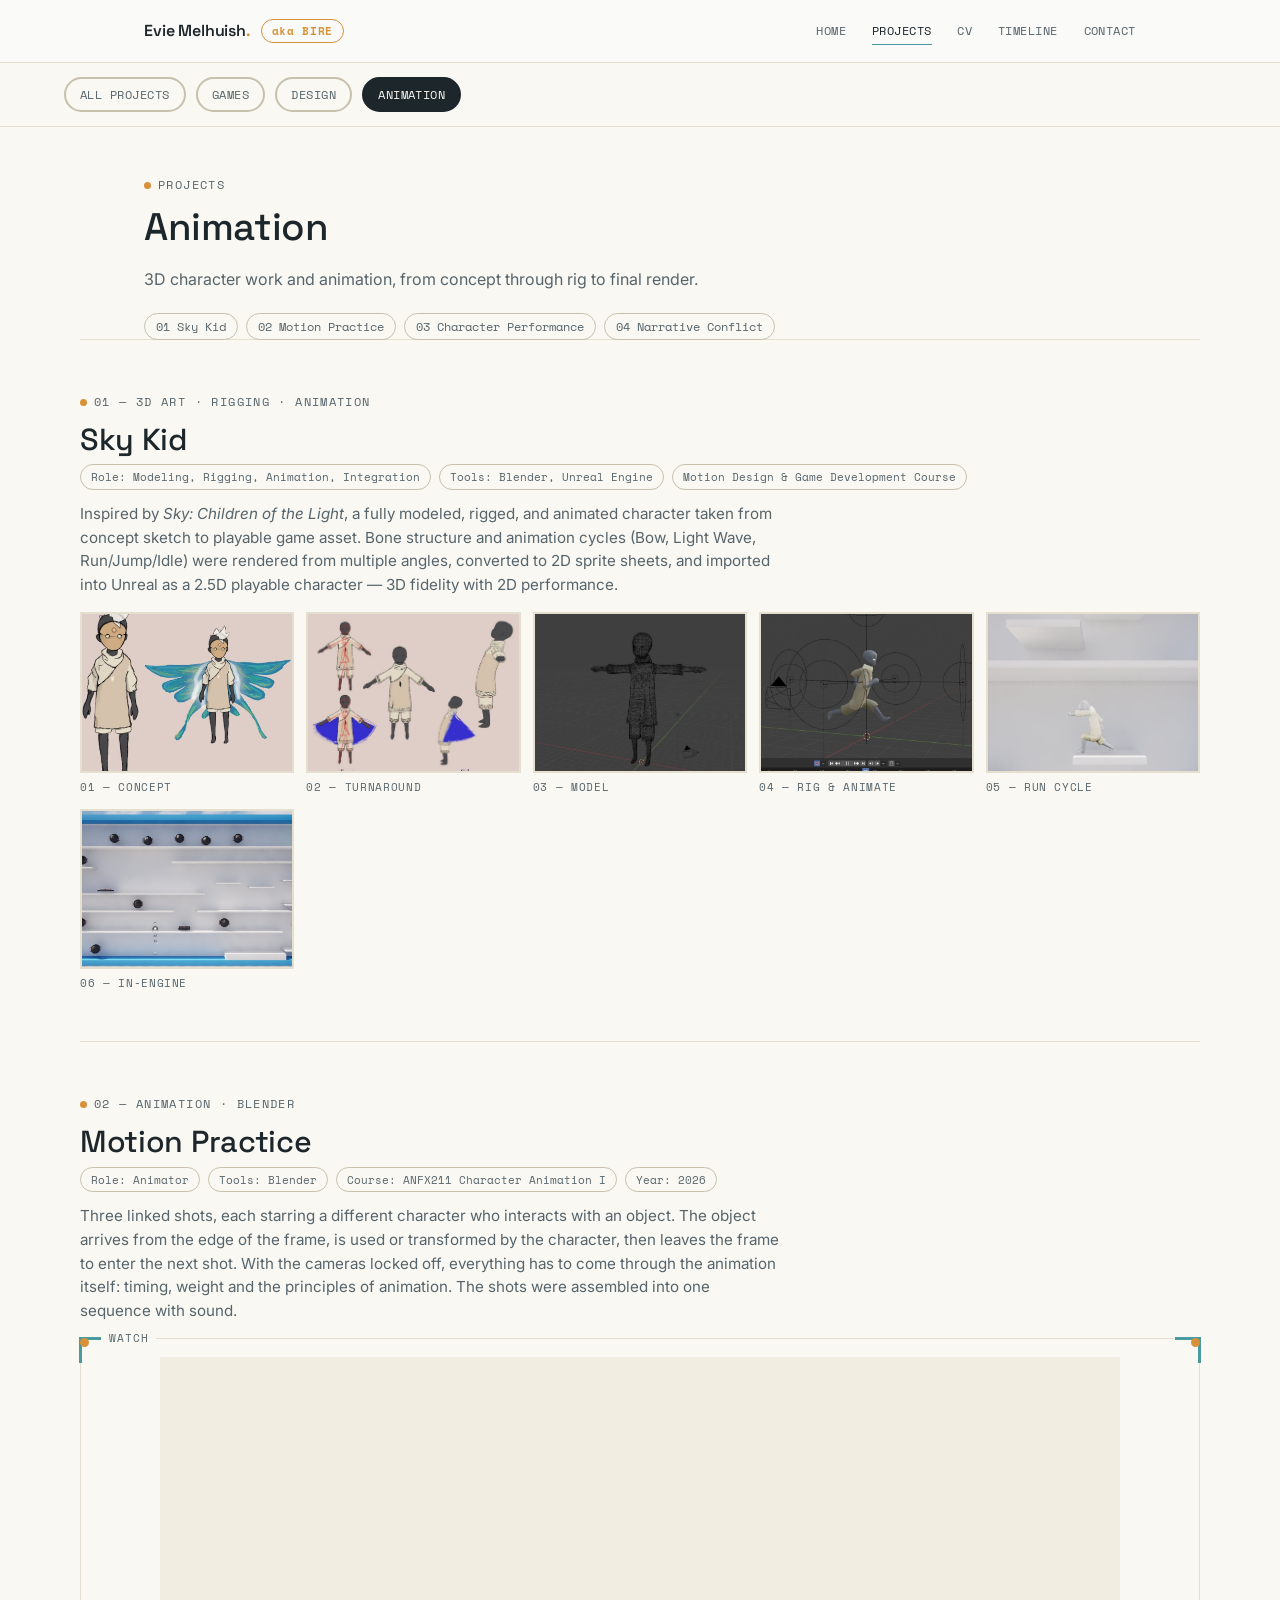
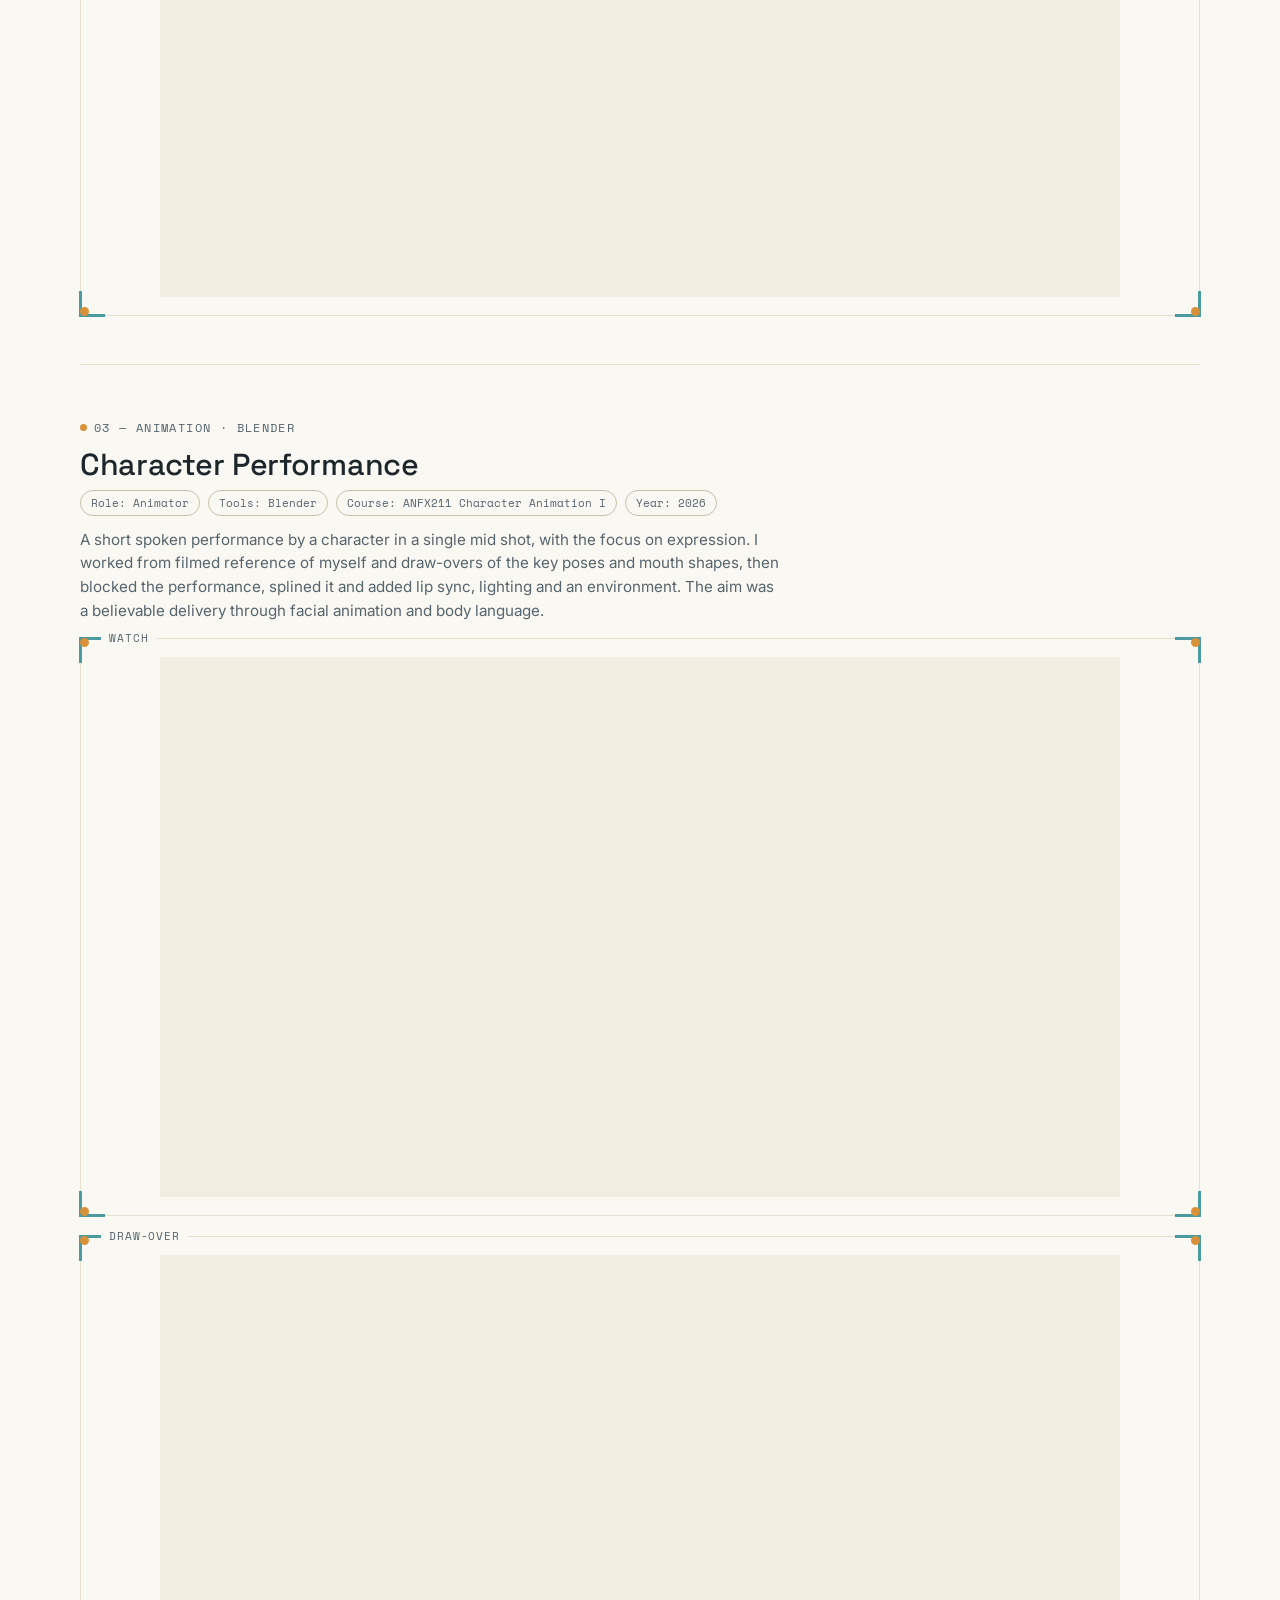
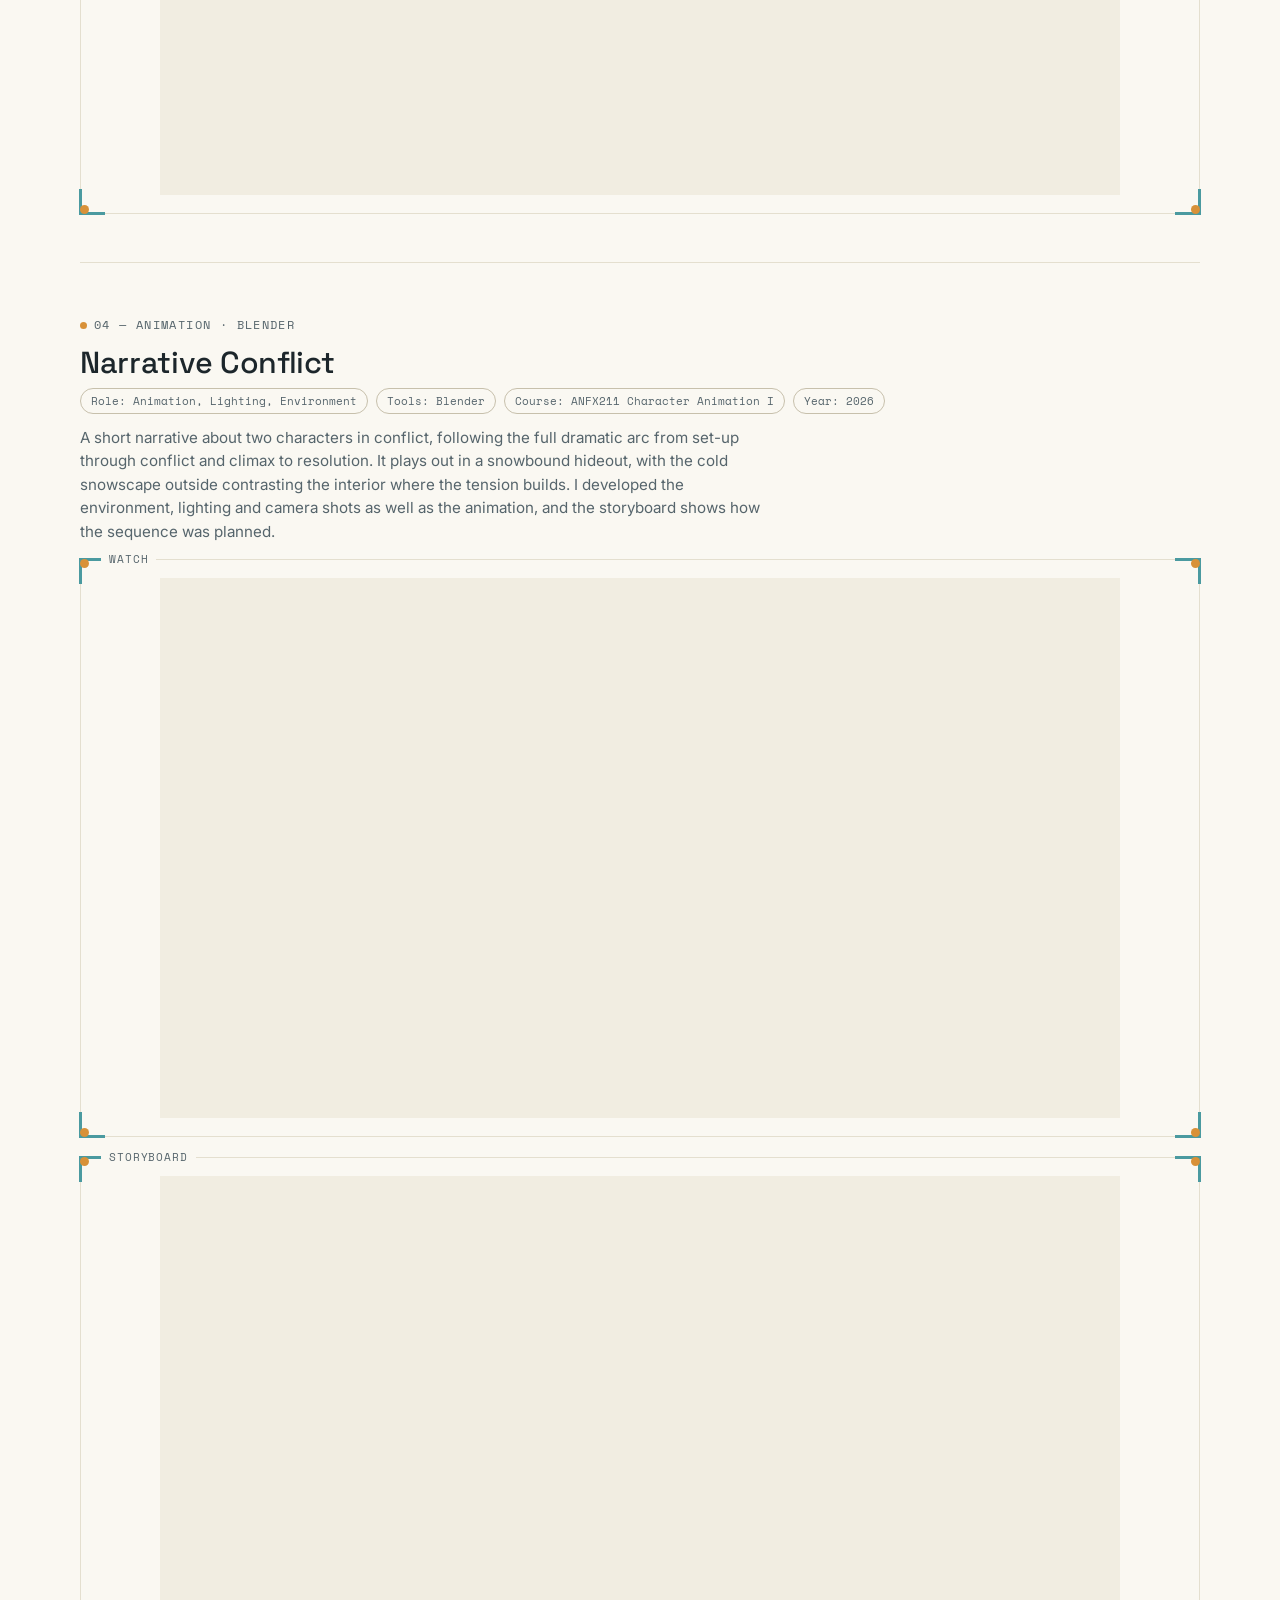
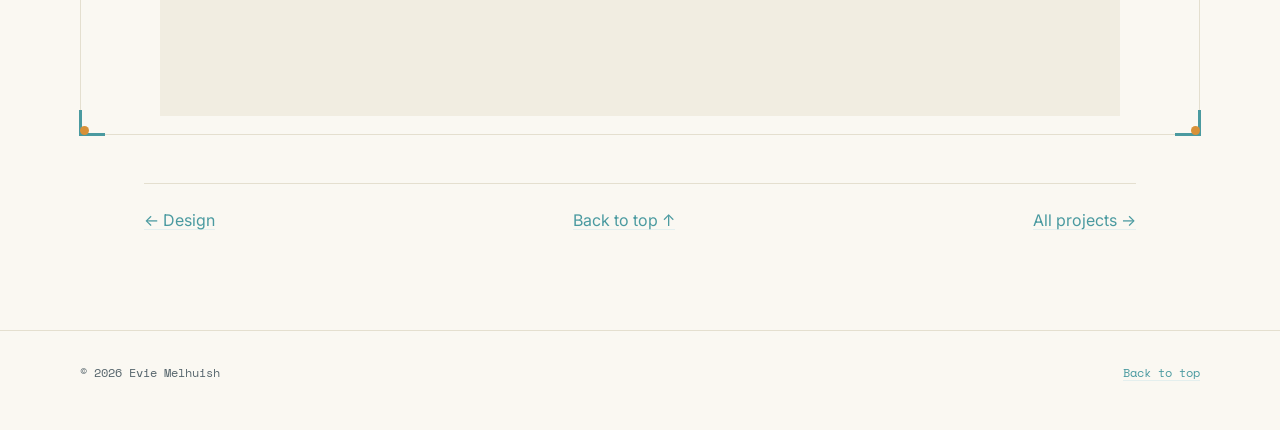
==== animation.html @ 24689fac "update" ====
<!DOCTYPE html>
<html lang="en">
<head>
<meta charset="UTF-8">
<meta name="viewport" content="width=device-width, initial-scale=1.0">
<title>Animation — Evie Melhuish</title>
<meta name="description" content="Animation projects by Evie Melhuish: Sky Kid, Motion Practice, Character Performance, Narrative Conflict.">
<link rel="preconnect" href="https://fonts.googleapis.com">
<link href="https://fonts.googleapis.com/css2?family=Space+Grotesk:wght@500;600;700&family=Inter:wght@400;500;600&family=Space+Mono:wght@400;700&display=swap" rel="stylesheet">
<link rel="stylesheet" href="css/style.css">
</head>
<body>

<header class="site-header">
  <nav class="nav">
    <a href="index.html" class="nav-name">Evie Melhuish<span class="dot">.</span><span class="nickname-badge">aka BIRE</span></a>
    <button class="nav-toggle" aria-expanded="false" aria-label="Toggle navigation">Menu</button>
    <ul class="nav-links">
      <li><a href="index.html">Home</a></li>
      <li><a href="projects.html" aria-current="page">Projects</a></li>
      <li><a href="cv.html">CV</a></li>
      <li><a href="timeline.html">Timeline</a></li>
      <li><a href="contact.html">Contact</a></li>
    </ul>
  </nav>
</header>

<nav class="jump-links" aria-label="Project sections">
  <a href="projects.html">All projects</a>
  <a href="games.html">Games</a>
  <a href="design.html">Design</a>
  <a href="animation.html" aria-current="page">Animation</a>
</nav>

<main>

  <section class="container" style="padding-top: clamp(28px,4vw,44px);">
    <p class="eyebrow">Projects</p>
    <h1 style="font-size:clamp(1.8rem,3.4vw,2.4rem);">Animation</h1>
    <p class="muted" style="max-width:60ch;">3D character work and animation, from concept through rig to final render.</p>
    <ul class="mini-index" aria-label="Projects in Animation">
      <li><a href="#sky-kid">01 Sky Kid</a></li>
      <li><a href="#motion-practice">02 Motion Practice</a></li>
      <li><a href="#character-performance">03 Character Performance</a></li>
      <li><a href="#narrative-conflict">04 Narrative Conflict</a></li>
    </ul>
  </section>

  <!-- ################################################################
       ANIMATION PROJECTS
       To add a project: copy a <section class="project-block"> below, change its id,
       and add a matching link in the pill list at the top of this page.
       ################################################################ -->

  <!-- =====================================================================
       SKY KID
       ===================================================================== -->
  <section id="sky-kid" class="project-block container">
    <p class="eyebrow">01 — 3D Art · Rigging · Animation</p>
    <h2>Sky Kid</h2>
    <div class="project-meta">
      <span>Role: Modeling, Rigging, Animation, Integration</span>
      <span>Tools: Blender, Unreal Engine</span>
      <span>Motion Design &amp; Game Development Course</span>
    </div>
    <p class="muted" style="max-width:70ch;">
      Inspired by <em>Sky: Children of the Light</em>, a fully modeled, rigged, and animated character taken from concept sketch to playable game asset. Bone structure and animation cycles (Bow, Light Wave, Run/Jump/Idle) were rendered from multiple angles, converted to 2D sprite sheets, and imported into Unreal as a 2.5D playable character — 3D fidelity with 2D performance.
    </p>

    <div class="still-grid" style="margin-top:16px;">
      <figure>
        <img src="assets/img/skykid-01-concept.jpg" alt="Sky Kid character concept art with front, back, and wing views" loading="lazy">
        <figcaption>01 — Concept</figcaption>
      </figure>
      <figure>
        <img src="assets/img/skykid-05-turnaround.jpg" alt="Sky Kid character turnaround sheet with cape" loading="lazy">
        <figcaption>02 — Turnaround</figcaption>
      </figure>
      <figure>
        <img src="assets/img/skykid-02-wireframe.jpg" alt="Sky Kid 3D wireframe model in Blender" loading="lazy">
        <figcaption>03 — Model</figcaption>
      </figure>
      <figure>
        <img src="assets/img/skykid-03-rig.jpg" alt="Sky Kid rigged character mid-animation pose in Blender" loading="lazy">
        <figcaption>04 — Rig &amp; Animate</figcaption>
      </figure>
      <figure>
        <img src="assets/img/skykid-06-run.jpg" alt="Sky Kid run cycle render" loading="lazy">
        <figcaption>05 — Run Cycle</figcaption>
      </figure>
      <figure>
        <img src="assets/img/skykid-04-gameplay.jpg" alt="Sky Kid playable 2.5D level in Unreal Engine" loading="lazy">
        <figcaption>06 — In-Engine</figcaption>
      </figure>
    </div>
  </section>

  <!-- =====================================================================
       MOTION PRACTICE
       ===================================================================== -->
  <section id="motion-practice" class="project-block container">
    <p class="eyebrow">02 — Animation · Blender</p>
    <h2>Motion Practice</h2>
    <div class="project-meta">
      <span>Role: Animator</span>
      <span>Tools: Blender</span>
      <span>Course: ANFX211 Character Animation I</span>
      <span>Year: 2026</span>
    </div>
    <!-- TODO: confirm the description. -->
    <p class="muted" style="max-width:70ch;">
      Three linked shots, each starring a different character who interacts with an object. The object arrives from the edge of the frame, is used or transformed by the character, then leaves the frame to enter the next shot. With the cameras locked off, everything has to come through the animation itself: timing, weight and the principles of animation. The shots were assembled into one sequence with sound.
    </p>

    <div class="frame" style="margin-top:16px;">
      <span class="fr fr-tl"></span><span class="fr fr-tr"></span>
      <span class="fr fr-bl"></span><span class="fr fr-br"></span>
      <span class="frame-label">Watch</span>
      <div class="embed-wrap">
        <!-- YouTube. Change the video ID in the iframe below to swap videos. -->
        <iframe src="https://www.youtube.com/embed/dM31pDmcYRg" title="Motion Practice" allow="accelerometer; autoplay; clipboard-write; encrypted-media; gyroscope; picture-in-picture; web-share" allowfullscreen loading="lazy"></iframe>
      </div>
    </div>

    <!-- IMAGES: add files to assets/img/ and uncomment this block.
    <div class="still-grid">
      <figure>
        <img src="assets/img/motion-practice-01.jpg" alt="Motion Practice — image 1" loading="lazy">
        <figcaption>Caption</figcaption>
      </figure>
      <figure>
        <img src="assets/img/motion-practice-02.jpg" alt="Motion Practice — image 2" loading="lazy">
        <figcaption>Caption</figcaption>
      </figure>
    </div>
    -->
  </section>

  <!-- =====================================================================
       CHARACTER PERFORMANCE
       ===================================================================== -->
  <section id="character-performance" class="project-block container">
    <p class="eyebrow">03 — Animation · Blender</p>
    <h2>Character Performance</h2>
    <div class="project-meta">
      <span>Role: Animator</span>
      <span>Tools: Blender</span>
      <span>Course: ANFX211 Character Animation I</span>
      <span>Year: 2026</span>
    </div>
    <!-- TODO: confirm the description. -->
    <p class="muted" style="max-width:70ch;">
      A short spoken performance by a character in a single mid shot, with the focus on expression. I worked from filmed reference of myself and draw-overs of the key poses and mouth shapes, then blocked the performance, splined it and added lip sync, lighting and an environment. The aim was a believable delivery through facial animation and body language.
    </p>

    <div class="frame" style="margin-top:16px;">
      <span class="fr fr-tl"></span><span class="fr fr-tr"></span>
      <span class="fr fr-bl"></span><span class="fr fr-br"></span>
      <span class="frame-label">Watch</span>
      <div class="embed-wrap">
        <!-- YouTube. Change the video ID in the iframe below to swap videos. -->
        <iframe src="https://www.youtube.com/embed/cA6AaVz0COw" title="Character Performance" allow="accelerometer; autoplay; clipboard-write; encrypted-media; gyroscope; picture-in-picture; web-share" allowfullscreen loading="lazy"></iframe>
      </div>
    </div>

    <div class="frame" style="margin-top:20px;">
      <span class="fr fr-tl"></span><span class="fr fr-tr"></span>
      <span class="fr fr-bl"></span><span class="fr fr-br"></span>
      <span class="frame-label">Draw-over</span>
      <div class="embed-wrap">
        <!-- YouTube. Change the video ID to swap. -->
        <iframe src="https://www.youtube.com/embed/itR-kiinNmY" title="Character Performance — draw-over" allow="accelerometer; autoplay; clipboard-write; encrypted-media; gyroscope; picture-in-picture; web-share" allowfullscreen loading="lazy"></iframe>
      </div>
    </div>

    <!-- IMAGES: add files to assets/img/ and uncomment this block.
    <div class="still-grid">
      <figure>
        <img src="assets/img/character-performance-01.jpg" alt="Character Performance — image 1" loading="lazy">
        <figcaption>Caption</figcaption>
      </figure>
      <figure>
        <img src="assets/img/character-performance-02.jpg" alt="Character Performance — image 2" loading="lazy">
        <figcaption>Caption</figcaption>
      </figure>
    </div>
    -->
  </section>

  <!-- =====================================================================
       NARRATIVE CONFLICT
       ===================================================================== -->
  <section id="narrative-conflict" class="project-block container">
    <p class="eyebrow">04 — Animation · Blender</p>
    <h2>Narrative Conflict</h2>
    <div class="project-meta">
      <span>Role: Animation, Lighting, Environment</span>
      <span>Tools: Blender</span>
      <span>Course: ANFX211 Character Animation I</span>
      <span>Year: 2026</span>
    </div>
    <!-- TODO: confirm the story summary (Einar and the robot?). -->
    <p class="muted" style="max-width:70ch;">
      A short narrative about two characters in conflict, following the full dramatic arc from set-up through conflict and climax to resolution. It plays out in a snowbound hideout, with the cold snowscape outside contrasting the interior where the tension builds. I developed the environment, lighting and camera shots as well as the animation, and the storyboard shows how the sequence was planned.
    </p>

    <div class="frame" style="margin-top:16px;">
      <span class="fr fr-tl"></span><span class="fr fr-tr"></span>
      <span class="fr fr-bl"></span><span class="fr fr-br"></span>
      <span class="frame-label">Watch</span>
      <div class="embed-wrap">
        <!-- YouTube. Change the video ID in the iframe below to swap videos. -->
        <iframe src="https://www.youtube.com/embed/48AswWVAC08" title="Narrative Conflict" allow="accelerometer; autoplay; clipboard-write; encrypted-media; gyroscope; picture-in-picture; web-share" allowfullscreen loading="lazy"></iframe>
      </div>
    </div>

    <div class="frame" style="margin-top:20px;">
      <span class="fr fr-tl"></span><span class="fr fr-tr"></span>
      <span class="fr fr-bl"></span><span class="fr fr-br"></span>
      <span class="frame-label">Storyboard</span>
      <div class="embed-wrap">
        <!-- YouTube. Change the video ID to swap. -->
        <iframe src="https://www.youtube.com/embed/rc3ydKoxX7c" title="Narrative Conflict — storyboard" allow="accelerometer; autoplay; clipboard-write; encrypted-media; gyroscope; picture-in-picture; web-share" allowfullscreen loading="lazy"></iframe>
      </div>
    </div>

    <!-- IMAGES: add files to assets/img/ and uncomment this block.
    <div class="still-grid">
      <figure>
        <img src="assets/img/narrative-conflict-01.jpg" alt="Narrative Conflict — image 1" loading="lazy">
        <figcaption>Caption</figcaption>
      </figure>
      <figure>
        <img src="assets/img/narrative-conflict-02.jpg" alt="Narrative Conflict — image 2" loading="lazy">
        <figcaption>Caption</figcaption>
      </figure>
    </div>
    -->
  </section>

  <div class="container">
    <div class="page-nav">
      <a href="design.html" class="text-link">← Design</a>
      <a href="#" class="text-link">Back to top ↑</a>
      <a href="projects.html" class="text-link">All projects →</a>
    </div>
  </div>

</main>

<footer class="site-footer">
  <div class="container">
    <span>© 2026 Evie Melhuish</span>
    <span><a href="index.html" class="text-link">Back to top</a></span>
  </div>
</footer>

<script src="js/main.js"></script>
</body>
</html>
---- css/style.css ----
/* ==========================================================================
   DESIGN TOKENS
   Palette: cool off-white ground, near-black ink, one indigo "select" accent
   (a nod to editor/engine selection-outline blue, kept sparing).
   Type: Space Grotesk (display, technical/geometric) + Inter (body) +
   Space Mono (utility — dates, labels, coordinates).
   Signature element: the "frame" — four corner brackets, like a viewport /
   camera gate / selection reticle. Used to mark anything the visitor should
   treat as a "screen": the hero portrait, project embeds, CV blocks.
   ========================================================================== */

:root {
  /* Palette pulled from Evie's reference swatches: warm lamplight yellow and
     amber sitting above a run of cool teals into near-black navy — reads like
     a flashlight beam in the dark, which suits a horror/VR-leaning games
     portfolio without tipping the whole site into "dark mode". */
  --bg: #FAF8F2;
  --bg-alt: #F1EDE1;
  --ink: #1C262B;
  --ink-muted: #56656C;
  --ink-faint: #96A2A6;
  --accent: #4A9AA0;
  --accent-warm: #D89138;
  --accent-soft: #E4EFEE;
  --accent-warm-soft: #F7E7CE;
  --border: #E4DFCF;
  --border-strong: #C7C0AC;

  --font-display: 'Space Grotesk', 'Helvetica Neue', Arial, sans-serif;
  --font-body: 'Inter', 'Helvetica Neue', Arial, sans-serif;
  --font-mono: 'Space Mono', 'SFMono-Regular', Consolas, monospace;

  --max-width: 1120px;
  --gutter: clamp(20px, 5vw, 64px);
  --frame-pad: clamp(20px, 4vw, 40px);
}

@media (prefers-color-scheme: dark) {
  /* Intentionally not auto-switching — a single considered light theme
     is part of the "clean minimal" brief. Left as a hook if you want
     to add a dark mode later. */
}

* { box-sizing: border-box; }
html { scroll-behavior: smooth; }
@media (prefers-reduced-motion: reduce) {
  html { scroll-behavior: auto; }
  *, *::before, *::after { animation-duration: 0.001ms !important; transition-duration: 0.001ms !important; }
}

body {
  margin: 0;
  background: var(--bg);
  color: var(--ink);
  font-family: var(--font-body);
  font-size: 16px;
  line-height: 1.6;
  -webkit-font-smoothing: antialiased;
}

img { max-width: 100%; display: block; }
a { color: inherit; }

h1, h2, h3, h4 {
  font-family: var(--font-display);
  font-weight: 500;
  line-height: 1.1;
  margin: 0 0 0.5em;
  letter-spacing: -0.01em;
}

p { margin: 0 0 1em; color: var(--ink); }
.muted { color: var(--ink-muted); }

.eyebrow {
  font-family: var(--font-mono);
  font-size: 0.72rem;
  letter-spacing: 0.12em;
  text-transform: uppercase;
  color: var(--ink-muted);
  display: inline-flex;
  align-items: center;
  gap: 7px;
}
.eyebrow::before {
  content: '';
  width: 7px;
  height: 7px;
  border-radius: 50%;
  background: var(--accent-warm);
  flex-shrink: 0;
}

.container {
  max-width: var(--max-width);
  margin: 0 auto;
  padding: 0 var(--gutter);
}

/* ---------------------------------------------------------------------- */
/* NAVIGATION                                                              */
/* ---------------------------------------------------------------------- */

.site-header {
  position: sticky;
  top: 0;
  z-index: 50;
  background: rgba(250, 250, 249, 0.9);
  backdrop-filter: blur(6px);
  border-bottom: 1px solid var(--border);
}

.nav {
  max-width: var(--max-width);
  margin: 0 auto;
  padding: 18px var(--gutter);
  display: flex;
  align-items: center;
  justify-content: space-between;
}

.nav-name {
  font-family: var(--font-display);
  font-size: 1rem;
  font-weight: 600;
  text-decoration: none;
  letter-spacing: -0.01em;
}

.nav-name .dot { color: var(--accent-warm); }

.nickname-badge {
  font-family: var(--font-mono);
  font-size: 0.68rem;
  letter-spacing: 0.06em;
  color: var(--accent-warm);
  border: 1.5px solid var(--accent-warm);
  border-radius: 999px;
  padding: 3px 10px;
  margin-left: 10px;
  vertical-align: middle;
}

.nav-links {
  display: flex;
  gap: clamp(14px, 2vw, 28px);
  list-style: none;
  margin: 0;
  padding: 0;
  font-family: var(--font-mono);
  font-size: 0.78rem;
  letter-spacing: 0.04em;
  text-transform: uppercase;
}

.nav-links a {
  text-decoration: none;
  color: var(--ink-muted);
  padding-bottom: 4px;
  border-bottom: 1px solid transparent;
  transition: color 0.15s ease, border-color 0.15s ease;
}

.nav-links a:hover,
.nav-links a[aria-current="page"] {
  color: var(--ink);
  border-color: var(--accent);
}

.nav-toggle {
  display: none;
  background: none;
  border: 1px solid var(--border-strong);
  padding: 6px 10px;
  font-family: var(--font-mono);
  font-size: 0.75rem;
  cursor: pointer;
}

@media (max-width: 720px) {
  .nav-toggle { display: inline-block; }
  .nav-links {
    position: absolute;
    top: 100%;
    left: 0;
    right: 0;
    flex-direction: column;
    background: var(--bg);
    border-bottom: 1px solid var(--border);
    padding: 12px var(--gutter) 20px;
    gap: 14px;
    display: none;
  }
  .nav-links.open { display: flex; }
}

/* ---------------------------------------------------------------------- */
/* SIGNATURE ELEMENT — THE FRAME (viewport / camera gate / reticle)        */
/* ---------------------------------------------------------------------- */

.frame {
  position: relative;
  padding: var(--frame-pad);
  border: 1px solid var(--border);
}

.fr {
  position: absolute;
  width: 26px;
  height: 26px;
  border: 3px solid var(--accent);
  pointer-events: none;
}
.fr-tl { top: -2px; left: -2px; border-right: none; border-bottom: none; }
.fr-tr { top: -2px; right: -2px; border-left: none; border-bottom: none; }
.fr-bl { bottom: -2px; left: -2px; border-right: none; border-top: none; }
.fr-br { bottom: -2px; right: -2px; border-left: none; border-top: none; }

/* Rivet dots — a small circle sitting right on each corner, the frame's
   one deliberate square/circle mashup rather than pure right angles. */
.fr::after {
  content: '';
  position: absolute;
  width: 9px;
  height: 9px;
  border-radius: 50%;
  background: var(--accent-warm);
}
.fr-tl::after { top: -2px; left: -2px; }
.fr-tr::after { top: -2px; right: -2px; }
.fr-bl::after { bottom: -2px; left: -2px; }
.fr-br::after { bottom: -2px; right: -2px; }

.frame-label {
  position: absolute;
  top: -10px;
  left: 20px;
  background: var(--bg);
  padding: 0 8px;
  font-family: var(--font-mono);
  font-size: 0.7rem;
  letter-spacing: 0.08em;
  text-transform: uppercase;
  color: var(--ink-muted);
}

/* ---------------------------------------------------------------------- */
/* BUTTONS / LINKS                                                         */
/* ---------------------------------------------------------------------- */

.btn {
  display: inline-flex;
  align-items: center;
  gap: 8px;
  font-family: var(--font-mono);
  font-size: 0.82rem;
  text-transform: uppercase;
  letter-spacing: 0.06em;
  text-decoration: none;
  color: var(--ink);
  border: 1px solid var(--ink);
  padding: 11px 20px;
  transition: background 0.15s ease, color 0.15s ease;
}

.btn:hover { background: var(--ink); color: var(--bg); }

.btn-accent {
  border-color: var(--accent-warm);
  background: var(--accent-warm);
  color: #fff;
}
.btn-accent:hover { background: #fff; color: var(--accent-warm); }

.text-link {
  color: var(--accent);
  text-decoration: underline;
  text-underline-offset: 3px;
  text-decoration-color: var(--accent-soft);
}
.text-link:hover { text-decoration-color: var(--accent); }

/* ---------------------------------------------------------------------- */
/* HERO                                                                     */
/* ---------------------------------------------------------------------- */

.hero {
  padding: clamp(48px, 8vw, 96px) 0 clamp(40px, 6vw, 72px);
}

.hero-grid {
  display: grid;
  grid-template-columns: 1.1fr 0.9fr;
  gap: clamp(32px, 5vw, 64px);
  align-items: center;
}

@media (max-width: 820px) {
  .hero-grid { grid-template-columns: 1fr; }
}

.hero h1 {
  font-size: clamp(2.4rem, 5vw, 3.6rem);
  margin-bottom: 0.3em;
}

.role-tags {
  display: flex;
  flex-wrap: wrap;
  gap: 10px;
  margin: 18px 0 26px;
  font-family: var(--font-mono);
  font-size: 0.78rem;
}

.role-tags span {
  border: 1.5px solid var(--accent);
  background: var(--accent-soft);
  color: var(--ink);
  padding: 6px 14px;
  border-radius: 999px;
}
.role-tags span:nth-child(2n) {
  border-color: var(--accent-warm);
  background: var(--accent-warm-soft);
}

.hero-actions {
  display: flex;
  flex-wrap: wrap;
  gap: 12px;
  margin-top: 28px;
}

.portrait-frame {
  aspect-ratio: 4 / 5;
  display: flex;
  align-items: center;
  justify-content: center;
  background: var(--bg-alt);
}

.portrait-frame img { width: 100%; height: 100%; object-fit: cover; }

.portrait-placeholder {
  font-family: var(--font-mono);
  font-size: 0.78rem;
  color: var(--ink-faint);
  text-align: center;
  padding: 0 20px;
}

/* ---------------------------------------------------------------------- */
/* SECTIONS / GENERIC                                                      */
/* ---------------------------------------------------------------------- */

.section {
  position: relative;
  padding: clamp(48px, 7vw, 88px) 0;
  border-top: 1px solid var(--border);
}
.section::before {
  content: '';
  position: absolute;
  top: -5px;
  left: var(--gutter);
  width: 9px;
  height: 9px;
  border-radius: 50%;
  background: var(--accent);
  border: 2px solid var(--bg);
}

.section-head {
  display: flex;
  justify-content: space-between;
  align-items: baseline;
  gap: 24px;
  margin-bottom: clamp(28px, 4vw, 44px);
  flex-wrap: wrap;
}

.grid-3 {
  display: grid;
  grid-template-columns: repeat(3, 1fr);
  gap: 28px;
}
@media (max-width: 900px) { .grid-3 { grid-template-columns: 1fr 1fr; } }
@media (max-width: 620px) { .grid-3 { grid-template-columns: 1fr; } }

.card {
  border: 2px solid var(--border);
  padding: 22px;
  transition: border-color 0.15s ease;
}
.card:hover { border-color: var(--accent); }

.card h3 { font-size: 1.05rem; margin-bottom: 6px; }

/* ---------------------------------------------------------------------- */
/* PROJECTS PAGE                                                           */
/* ---------------------------------------------------------------------- */

.jump-links {
  position: sticky;
  top: 61px; /* sits just under header */
  z-index: 40;
  background: var(--bg);
  border-bottom: 1px solid var(--border);
  padding: 14px var(--gutter);
  display: flex;
  flex-wrap: wrap;
  gap: 8px 10px;
}

.jump-links a {
  font-family: var(--font-mono);
  font-size: 0.75rem;
  text-transform: uppercase;
  letter-spacing: 0.04em;
  text-decoration: none;
  color: var(--ink-muted);
  border: 2px solid var(--border-strong);
  border-radius: 999px;
  padding: 6px 14px;
  transition: color 0.15s ease, border-color 0.15s ease;
}
.jump-links a:hover { color: var(--accent); border-color: var(--accent); }

.project-block {
  padding: clamp(48px, 7vw, 88px) 0;
  border-top: 1px solid var(--border);
  scroll-margin-top: 130px;
}

.project-meta {
  display: flex;
  flex-wrap: wrap;
  gap: 10px;
  margin: 10px 0 18px;
  font-family: var(--font-mono);
  font-size: 0.75rem;
  color: var(--ink-muted);
}
.project-meta span { border: 1.5px solid var(--border-strong); border-radius: 999px; padding: 4px 11px; }

.embed-wrap {
  position: relative;
  width: 100%;
  aspect-ratio: 16 / 9;
  background: var(--bg-alt);
}

.embed-wrap iframe {
  width: 100%;
  height: 100%;
  border: 0;
  display: block;
}

.embed-placeholder {
  position: absolute;
  inset: 0;
  display: flex;
  align-items: center;
  justify-content: center;
  flex-direction: column;
  gap: 10px;
  font-family: var(--font-mono);
  font-size: 0.8rem;
  color: var(--ink-faint);
  text-align: center;
  padding: 0 24px;
}

.project-links {
  display: flex;
  gap: 12px;
  margin-top: 18px;
  flex-wrap: wrap;
}

/* Secondary stills — deliberately plain (hairline border only, no corner
   brackets) so the .frame motif stays reserved for the one hero shot per
   project rather than being diluted across every thumbnail. */
.still-grid {
  display: grid;
  grid-template-columns: repeat(auto-fit, minmax(220px, 1fr));
  gap: 14px;
  margin-top: 16px;
}
.still-grid figure { margin: 0; }
.still-grid img {
  width: 100%;
  aspect-ratio: 4 / 3;
  object-fit: cover;
  border: 2px solid var(--border);
  display: block;
}
.still-grid figcaption {
  font-family: var(--font-mono);
  font-size: 0.68rem;
  letter-spacing: 0.06em;
  text-transform: uppercase;
  color: var(--ink-muted);
  margin-top: 6px;
}

/* A wide, uncropped strip for banner-shaped assets like sprite sheets */
.sprite-strip {
  width: 100%;
  border: 2px solid var(--border);
  background: var(--bg-alt);
  padding: 10px;
  margin-top: 16px;
}
.sprite-strip img { width: 100%; height: auto; display: block; }

/* Circular gallery — a deliberate break from the frame's right angles,
   used on the homepage to pull in shots from across every project. */
.circle-gallery {
  display: flex;
  flex-wrap: wrap;
  gap: clamp(16px, 3vw, 28px);
  justify-content: flex-start;
}
.circle-gallery a { text-decoration: none; }
.circle-gallery figure {
  margin: 0;
  width: clamp(96px, 14vw, 140px);
  text-align: center;
}
.circle-gallery img {
  width: 100%;
  aspect-ratio: 1 / 1;
  border-radius: 50%;
  object-fit: cover;
  border: 3px solid var(--accent);
  display: block;
}
.circle-gallery figure:nth-child(2n) img { border-color: var(--accent-warm); }
.circle-gallery figcaption {
  font-family: var(--font-mono);
  font-size: 0.7rem;
  letter-spacing: 0.04em;
  text-transform: uppercase;
  color: var(--ink-muted);
  margin-top: 10px;
}

/* ---------------------------------------------------------------------- */
/* CV PAGE                                                                  */
/* ---------------------------------------------------------------------- */

.cv-row {
  display: grid;
  grid-template-columns: 140px 1fr;
  gap: 18px;
  padding: 18px 0;
  border-top: 2px solid var(--border);
}
.cv-row:last-child { border-bottom: 2px solid var(--border); }

.cv-date {
  font-family: var(--font-mono);
  font-size: 0.8rem;
  color: var(--ink-muted);
}

@media (max-width: 620px) {
  .cv-row { grid-template-columns: 1fr; gap: 4px; }
}

.skills-list {
  display: flex;
  flex-wrap: wrap;
  gap: 8px;
}
.skills-list span {
  font-family: var(--font-mono);
  font-size: 0.75rem;
  border: 1.5px solid var(--border-strong);
  border-radius: 999px;
  padding: 5px 12px;
}

/* ---------------------------------------------------------------------- */
/* TIMELINE PAGE (a real sequence — numbering earns its place here)        */
/* ---------------------------------------------------------------------- */

.timeline {
  position: relative;
  margin-left: 6px;
  padding-left: 34px;
  border-left: 2px solid var(--border);
}

.timeline-item {
  position: relative;
  padding-bottom: clamp(36px, 5vw, 56px);
}
.timeline-item:last-child { padding-bottom: 0; }

.timeline-item::before {
  content: '';
  position: absolute;
  left: -43px;
  top: 2px;
  width: 14px;
  height: 14px;
  border-radius: 50%;
  background: var(--bg);
  border: 3px solid var(--accent);
}
.timeline-item:nth-child(2n)::before {
  border-color: var(--accent-warm);
}

.timeline-year {
  font-family: var(--font-mono);
  font-size: 0.78rem;
  color: var(--accent);
  margin-bottom: 4px;
  display: block;
}

/* ---------------------------------------------------------------------- */
/* CONTACT PAGE                                                            */
/* ---------------------------------------------------------------------- */

.contact-grid {
  display: grid;
  grid-template-columns: repeat(auto-fit, minmax(220px, 1fr));
  gap: 18px;
}

.contact-card {
  border: 2px solid var(--border);
  padding: 22px;
  text-decoration: none;
  display: block;
  transition: border-color 0.15s ease;
}
.contact-card:hover { border-color: var(--accent); }
.contact-card .eyebrow { margin-bottom: 8px; }
.contact-card strong { font-family: var(--font-display); font-size: 1.05rem; }

/* ---------------------------------------------------------------------- */
/* FOOTER                                                                   */
/* ---------------------------------------------------------------------- */

.site-footer {
  border-top: 1px solid var(--border);
  padding: 32px var(--gutter) 48px;
  margin-top: 40px;
}
.site-footer .container {
  display: flex;
  justify-content: space-between;
  flex-wrap: wrap;
  gap: 12px;
  font-family: var(--font-mono);
  font-size: 0.75rem;
  color: var(--ink-muted);
  padding: 0;
}

/* ---------------------------------------------------------------------- */
/* ADDITIONS — category sections, embeds, project index                    */
/* ---------------------------------------------------------------------- */

img { background: var(--bg-alt); }

.still-grid--contain img { object-fit: contain; padding: 8px; }
.still-group-title { font-size: 0.95rem; margin: 32px 0 0; color: var(--ink-muted); }
.embed-wrap .embed-placeholder { font-size: 0.85rem; }

.embed-wrap img,
.embed-wrap video { width: 100%; height: 100%; object-fit: cover; display: block; }
.embed-wrap--tall { aspect-ratio: 4 / 5; }
.embed-wrap--tall img { object-fit: contain; }

.category-head {
  padding-top: clamp(56px, 8vw, 96px);
  border-top: 2px solid var(--ink);
  scroll-margin-top: 130px;
}
.category-head h2 { font-size: clamp(2rem, 4vw, 2.8rem); margin-bottom: 0.3em; }
.category-head + .project-block { border-top: none; padding-top: clamp(28px, 4vw, 48px); }

.project-index { margin-top: 28px; }
.project-index h3 { font-size: 1rem; margin-bottom: 10px; }
.project-index ul { list-style: none; margin: 0; padding: 0; }
.project-index li { padding: 5px 0; border-top: 1px solid var(--border); }
.project-index a { text-decoration: none; color: var(--ink-muted); }
.project-index a:hover { color: var(--accent); }

.nav-links a:focus-visible, .btn:focus-visible, .jump-links a:focus-visible,
.text-link:focus-visible, .contact-card:focus-visible, .nav-toggle:focus-visible {
  outline: 2px solid var(--accent-warm);
  outline-offset: 3px;
}

/* ---- compact project layout + sub-pages ---- */
.project-block { padding: clamp(28px, 4vw, 48px) 0; }
.project-block h2 { font-size: clamp(1.45rem, 2.4vw, 1.9rem); margin-bottom: 0.2em; }
.project-block .project-meta { margin: 8px 0 12px; font-size: 0.7rem; gap: 8px; }
.project-block .project-meta span { padding: 3px 10px; }
.project-block p.muted { font-size: 0.95rem; line-height: 1.55; margin-bottom: 0.6em; }
.project-block .frame { padding: 18px; }
.project-block .frame .embed-wrap {
  width: min(100%, max(520px, calc((100vh - 360px) * 16 / 9)));
  width: min(100%, max(520px, calc((100svh - 360px) * 16 / 9)));
  margin-inline: auto;
}
.still-grid { grid-template-columns: repeat(auto-fit, minmax(200px, 1fr)); gap: 12px; }

.doc-pair {
  display: grid;
  grid-template-columns: repeat(2, minmax(0, 1fr));
  gap: 18px;
  max-width: 560px;
  margin: 16px auto 0;
}
.doc-pair figure { margin: 0; }
.doc-pair img {
  width: 100%;
  aspect-ratio: 210 / 297; /* A4 portrait */
  object-fit: contain;
  background: #fff;
  border: 2px solid var(--border);
  display: block;
}
.doc-pair figcaption {
  font-family: var(--font-mono);
  font-size: 0.68rem;
  letter-spacing: 0.06em;
  text-transform: uppercase;
  color: var(--ink-muted);
  margin-top: 6px;
}

.jump-links a[aria-current="page"] { color: var(--bg); background: var(--ink); border-color: var(--ink); }
.mini-index { display: flex; flex-wrap: wrap; gap: 8px; margin: 20px 0 0; padding: 0; list-style: none; }
.mini-index a {
  font-family: var(--font-mono); font-size: 0.72rem; text-decoration: none;
  color: var(--ink-muted); border: 1.5px solid var(--border-strong);
  border-radius: 999px; padding: 4px 11px;
  transition: color 0.15s ease, border-color 0.15s ease;
}
.mini-index a:hover { color: var(--accent); border-color: var(--accent); }
.hub-card h3 { font-size: 1.3rem; }
.hub-card:hover { border-color: var(--border-strong); }
.page-nav {
  display: flex; justify-content: space-between; align-items: center; gap: 16px; flex-wrap: wrap;
  padding: 24px 0 56px; border-top: 1px solid var(--border);
}
@media (max-width: 720px) { .project-block .frame { padding: 12px; } .doc-pair { gap: 12px; } }
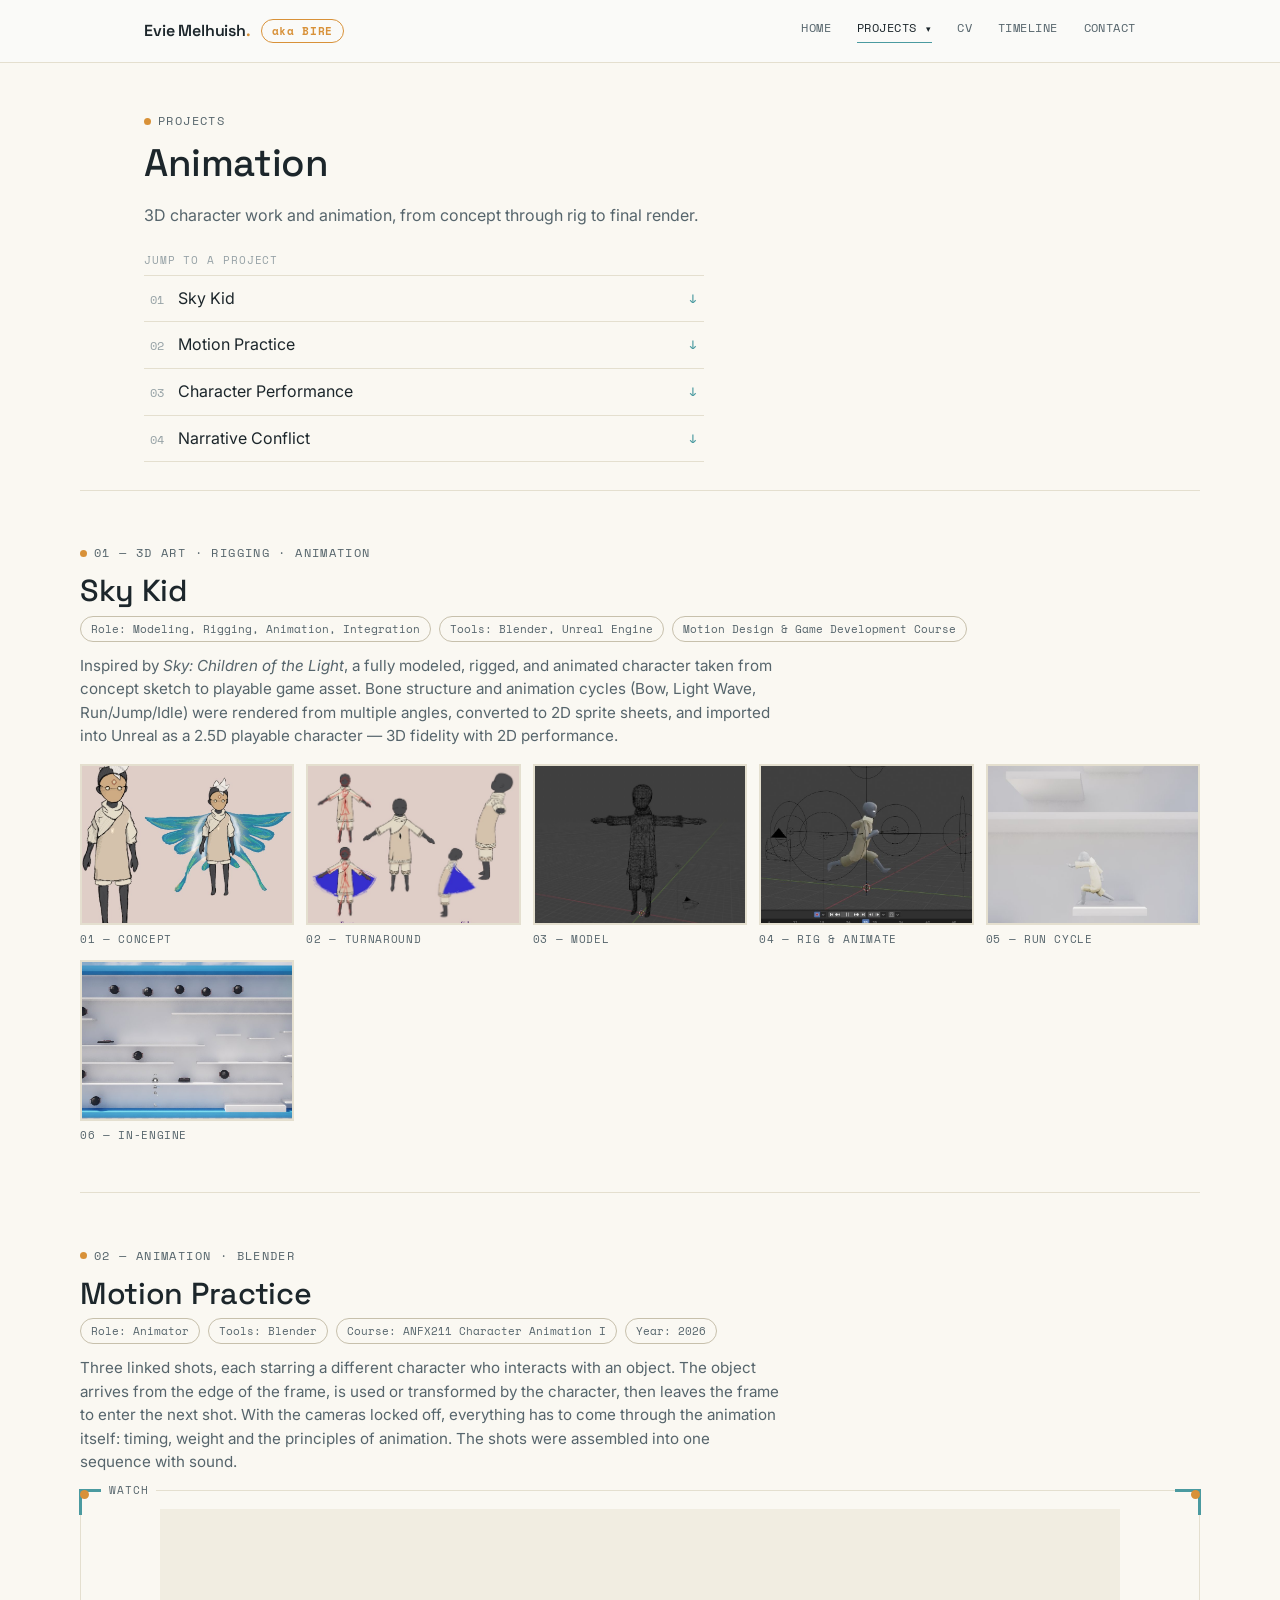
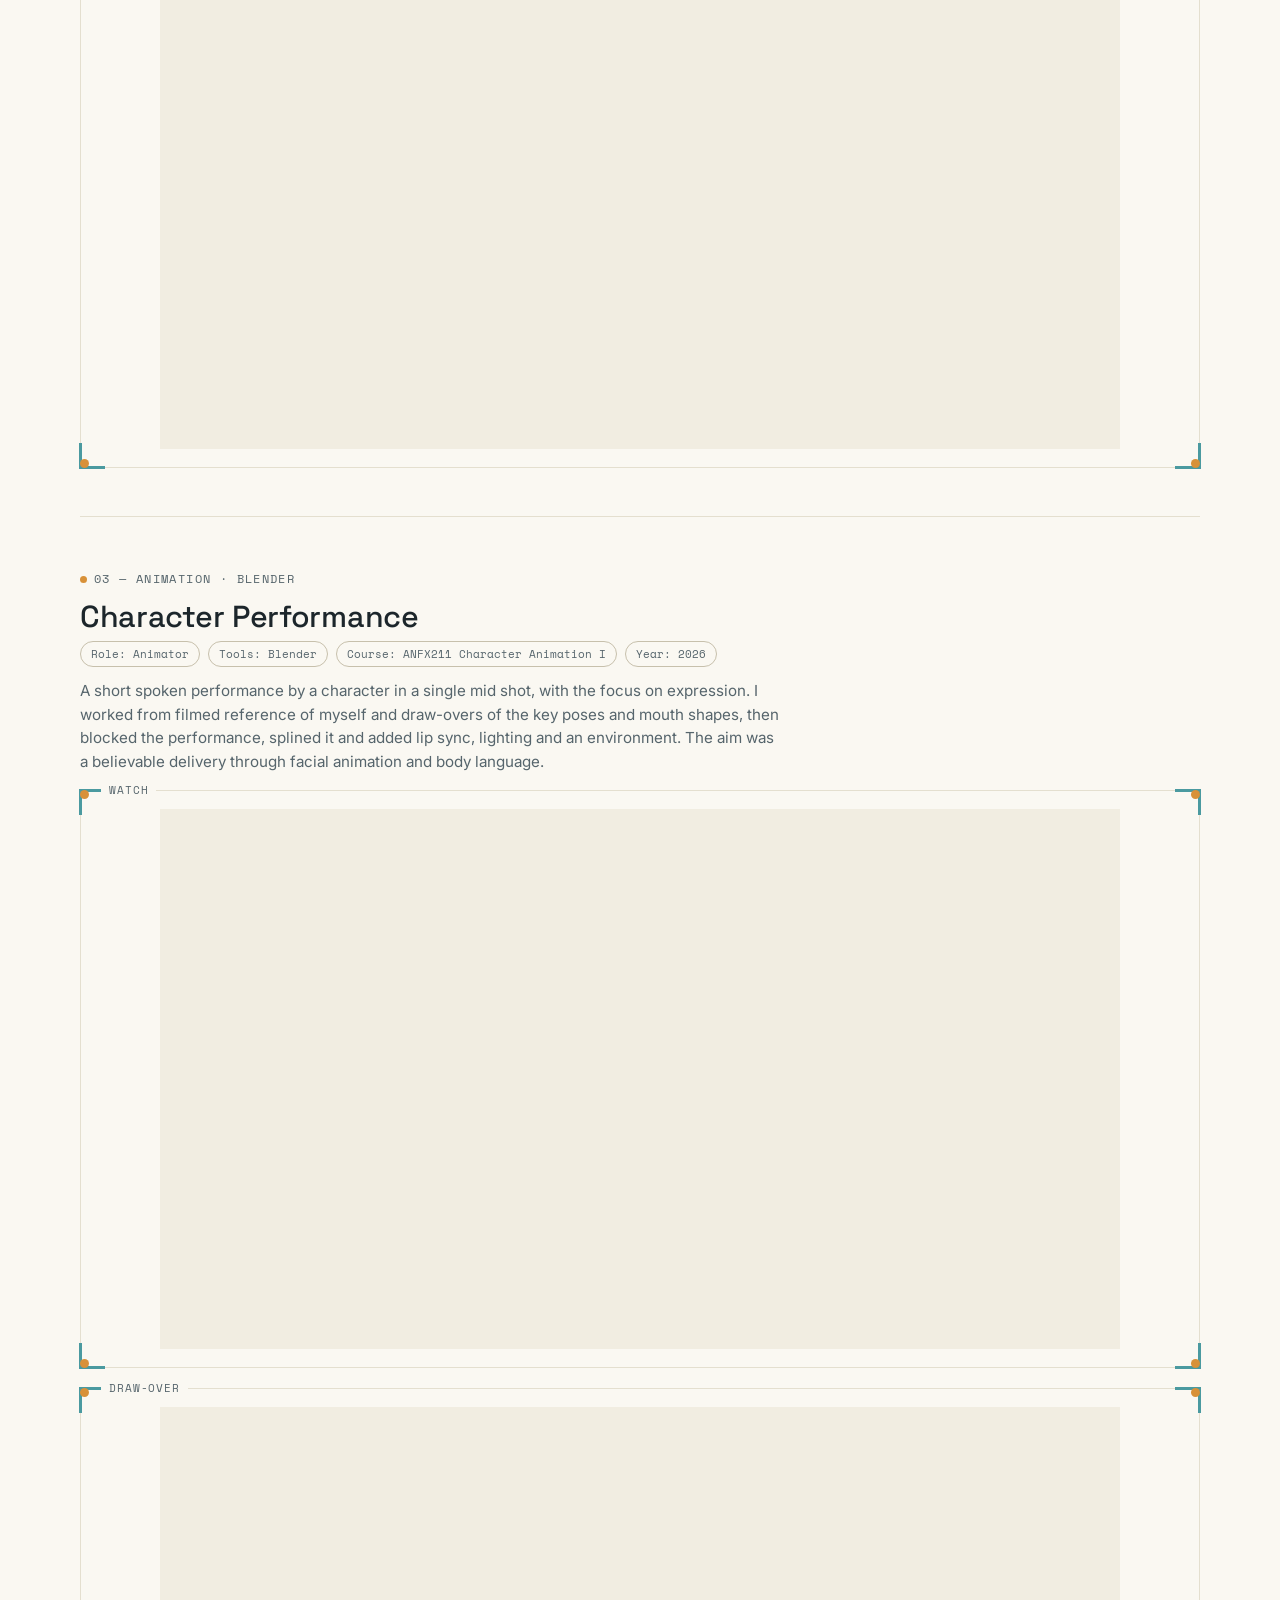
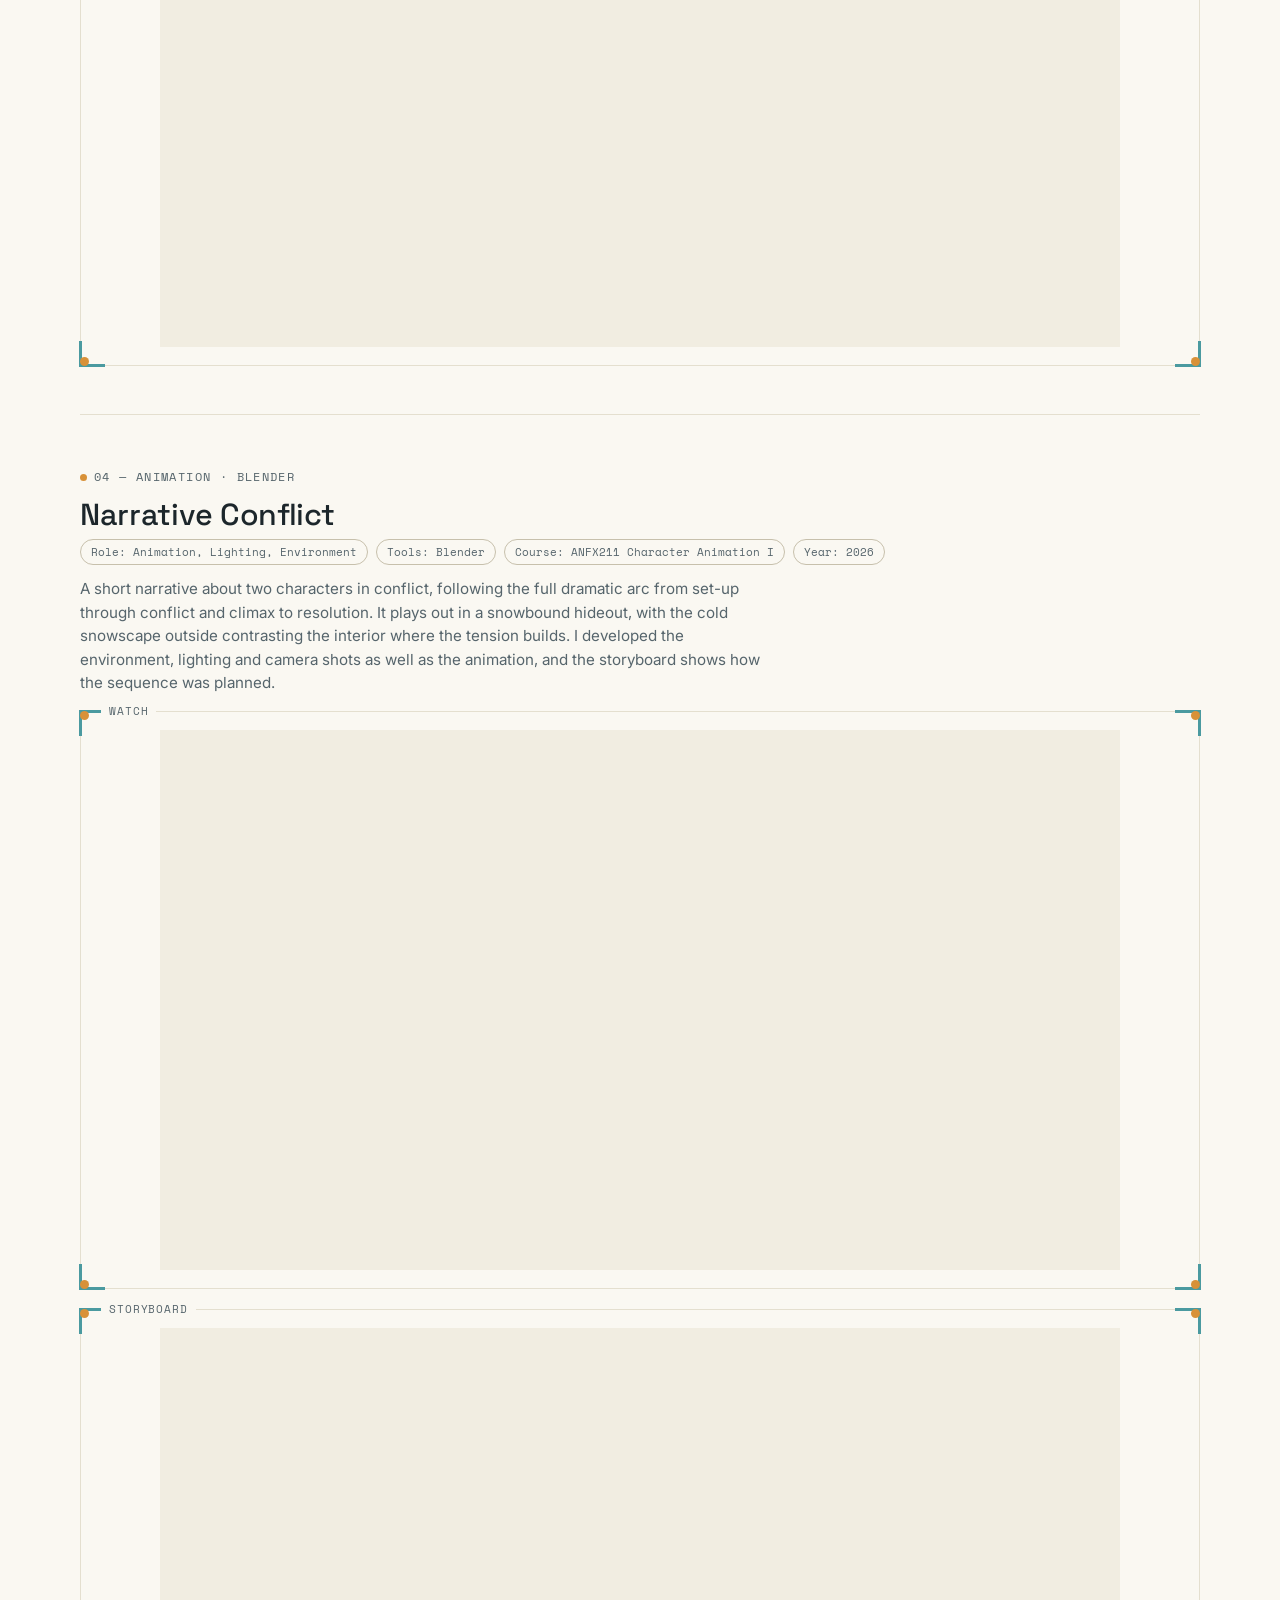
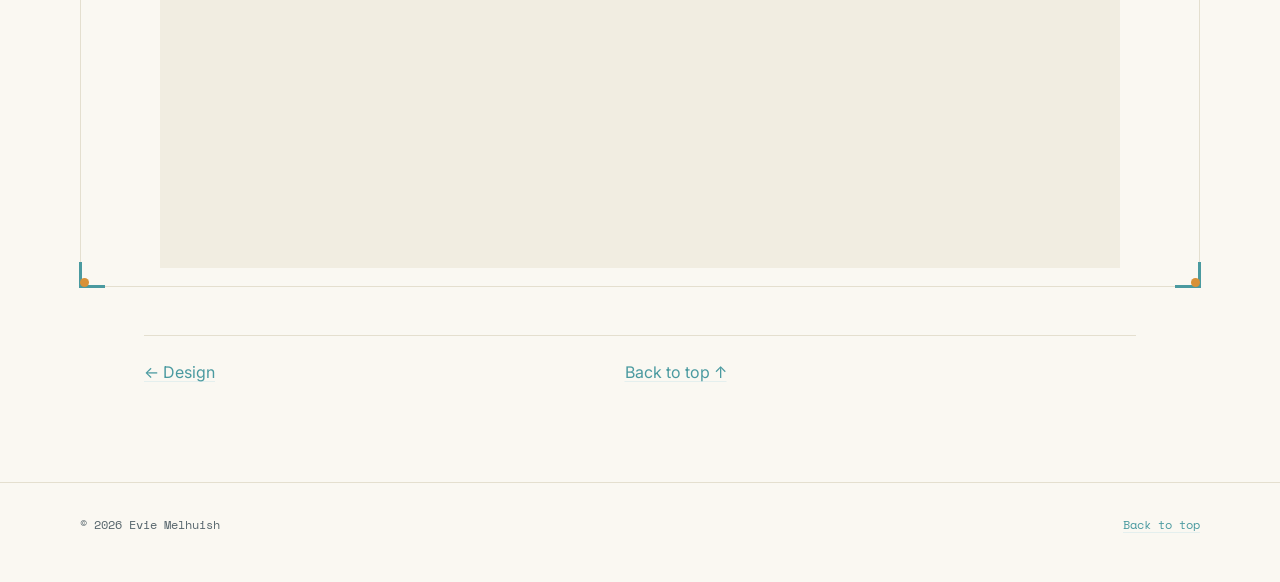
==== commit 05ec160e: "update" ====
--- a/animation.html
+++ b/animation.html
@@ -17,7 +17,14 @@
     <button class="nav-toggle" aria-expanded="false" aria-label="Toggle navigation">Menu</button>
     <ul class="nav-links">
       <li><a href="index.html">Home</a></li>
-      <li><a href="projects.html" aria-current="page">Projects</a></li>
+      <li class="has-dropdown">
+        <button type="button" class="dropdown-toggle" aria-haspopup="true" aria-expanded="false" aria-current="page">Projects <span class="caret" aria-hidden="true">▾</span></button>
+        <ul class="dropdown">
+          <li><a href="games.html">Games</a></li>
+          <li><a href="design.html">Design</a></li>
+          <li><a href="animation.html" aria-current="page">Animation</a></li>
+        </ul>
+      </li>
       <li><a href="cv.html">CV</a></li>
       <li><a href="timeline.html">Timeline</a></li>
       <li><a href="contact.html">Contact</a></li>
@@ -25,24 +32,18 @@
   </nav>
 </header>
 
-<nav class="jump-links" aria-label="Project sections">
-  <a href="projects.html">All projects</a>
-  <a href="games.html">Games</a>
-  <a href="design.html">Design</a>
-  <a href="animation.html" aria-current="page">Animation</a>
-</nav>
-
 <main>
 
   <section class="container" style="padding-top: clamp(28px,4vw,44px);">
     <p class="eyebrow">Projects</p>
     <h1 style="font-size:clamp(1.8rem,3.4vw,2.4rem);">Animation</h1>
     <p class="muted" style="max-width:60ch;">3D character work and animation, from concept through rig to final render.</p>
-    <ul class="mini-index" aria-label="Projects in Animation">
-      <li><a href="#sky-kid">01 Sky Kid</a></li>
-      <li><a href="#motion-practice">02 Motion Practice</a></li>
-      <li><a href="#character-performance">03 Character Performance</a></li>
-      <li><a href="#narrative-conflict">04 Narrative Conflict</a></li>
+    <p class="list-label">Jump to a project</p>
+    <ul class="project-list" aria-label="Projects in Animation">
+      <li><a href="#sky-kid"><span class="n">01</span><span class="t">Sky Kid</span><span class="go" aria-hidden="true">↓</span></a></li>
+      <li><a href="#motion-practice"><span class="n">02</span><span class="t">Motion Practice</span><span class="go" aria-hidden="true">↓</span></a></li>
+      <li><a href="#character-performance"><span class="n">03</span><span class="t">Character Performance</span><span class="go" aria-hidden="true">↓</span></a></li>
+      <li><a href="#narrative-conflict"><span class="n">04</span><span class="t">Narrative Conflict</span><span class="go" aria-hidden="true">↓</span></a></li>
     </ul>
   </section>
 
@@ -242,7 +243,7 @@
     <div class="page-nav">
       <a href="design.html" class="text-link">← Design</a>
       <a href="#" class="text-link">Back to top ↑</a>
-      <a href="projects.html" class="text-link">All projects →</a>
+      <span></span>
     </div>
   </div>
 
--- a/css/style.css
+++ b/css/style.css
@@ -756,3 +756,53 @@
   padding: 24px 0 56px; border-top: 1px solid var(--border);
 }
 @media (max-width: 720px) { .project-block .frame { padding: 12px; } .doc-pair { gap: 12px; } }
+
+/* ---- Projects dropdown ---- */
+.has-dropdown { position: relative; }
+.dropdown-toggle {
+  background: none; border: 0; padding: 0 0 4px; cursor: pointer;
+  font: inherit; letter-spacing: inherit; text-transform: inherit;
+  color: var(--ink-muted); border-bottom: 1px solid transparent;
+  transition: color 0.15s ease, border-color 0.15s ease;
+}
+.dropdown-toggle:hover, .has-dropdown.open .dropdown-toggle, .dropdown-toggle[aria-current="page"] { color: var(--ink); border-color: var(--accent); }
+.dropdown-toggle .caret { font-size: 0.7em; margin-left: 2px; }
+.dropdown-toggle:focus-visible { outline: 2px solid var(--accent-warm); outline-offset: 3px; }
+.dropdown {
+  display: none; position: absolute; top: calc(100% + 10px); left: -16px; min-width: 170px;
+  margin: 0; padding: 8px 0; list-style: none; z-index: 60;
+  background: var(--bg); border: 1px solid var(--border-strong);
+  box-shadow: 0 8px 24px rgba(28, 38, 43, 0.08);
+}
+.dropdown::before { content: ''; position: absolute; top: -12px; left: 0; right: 0; height: 12px; } /* hover bridge */
+.has-dropdown.open .dropdown { display: block; }
+.nav-links .dropdown a { display: block; padding: 8px 18px; border-bottom: 0; white-space: nowrap; }
+.nav-links .dropdown a:hover, .nav-links .dropdown a[aria-current="page"] { background: var(--accent-soft); color: var(--ink); }
+@media (max-width: 720px) {
+  .dropdown { position: static; box-shadow: none; border: 0; background: none; padding: 6px 0 0 14px; min-width: 0; }
+  .dropdown::before { display: none; }
+  .nav-links .dropdown a { padding: 6px 0; }
+}
+
+/* ---- Project list at the top of each section page ---- */
+.list-label { font-family: var(--font-mono); font-size: 0.7rem; letter-spacing: 0.08em; text-transform: uppercase; color: var(--ink-faint); margin: 22px 0 6px; }
+.project-list { list-style: none; margin: 0 0 28px; padding: 0; max-width: 560px; border-bottom: 1px solid var(--border); }
+.project-list li { border-top: 1px solid var(--border); }
+.project-list a { display: flex; align-items: baseline; gap: 14px; padding: 10px 6px; text-decoration: none; color: var(--ink); transition: background 0.15s ease, color 0.15s ease; }
+.project-list a:hover { background: var(--accent-soft); color: var(--accent); }
+.project-list .n { font-family: var(--font-mono); font-size: 0.72rem; color: var(--ink-faint); }
+.project-list .go { margin-left: auto; color: var(--accent); font-family: var(--font-mono); }
+.project-block { scroll-margin-top: 84px; }
+
+/* ---- Click-to-play games ---- */
+.play-gate { position: absolute; inset: 0; width: 100%; height: 100%; padding: 0; border: 0; background: var(--bg-alt); cursor: pointer; display: block; }
+.play-gate img { filter: brightness(0.75); transition: filter 0.15s ease; }
+.play-gate:hover img, .play-gate:focus-visible img { filter: brightness(0.6); }
+.play-gate:focus-visible { outline: 3px solid var(--accent-warm); outline-offset: 3px; }
+.play-gate-cta {
+  position: absolute; left: 50%; top: 50%; transform: translate(-50%, -50%);
+  background: var(--bg); color: var(--ink); border: 2px solid var(--ink); border-radius: 999px;
+  font-family: var(--font-mono); font-size: 0.85rem; letter-spacing: 0.04em; text-transform: uppercase;
+  padding: 12px 22px; white-space: nowrap;
+}
+.play-gate-cta small { color: var(--ink-muted); text-transform: none; margin-left: 4px; }
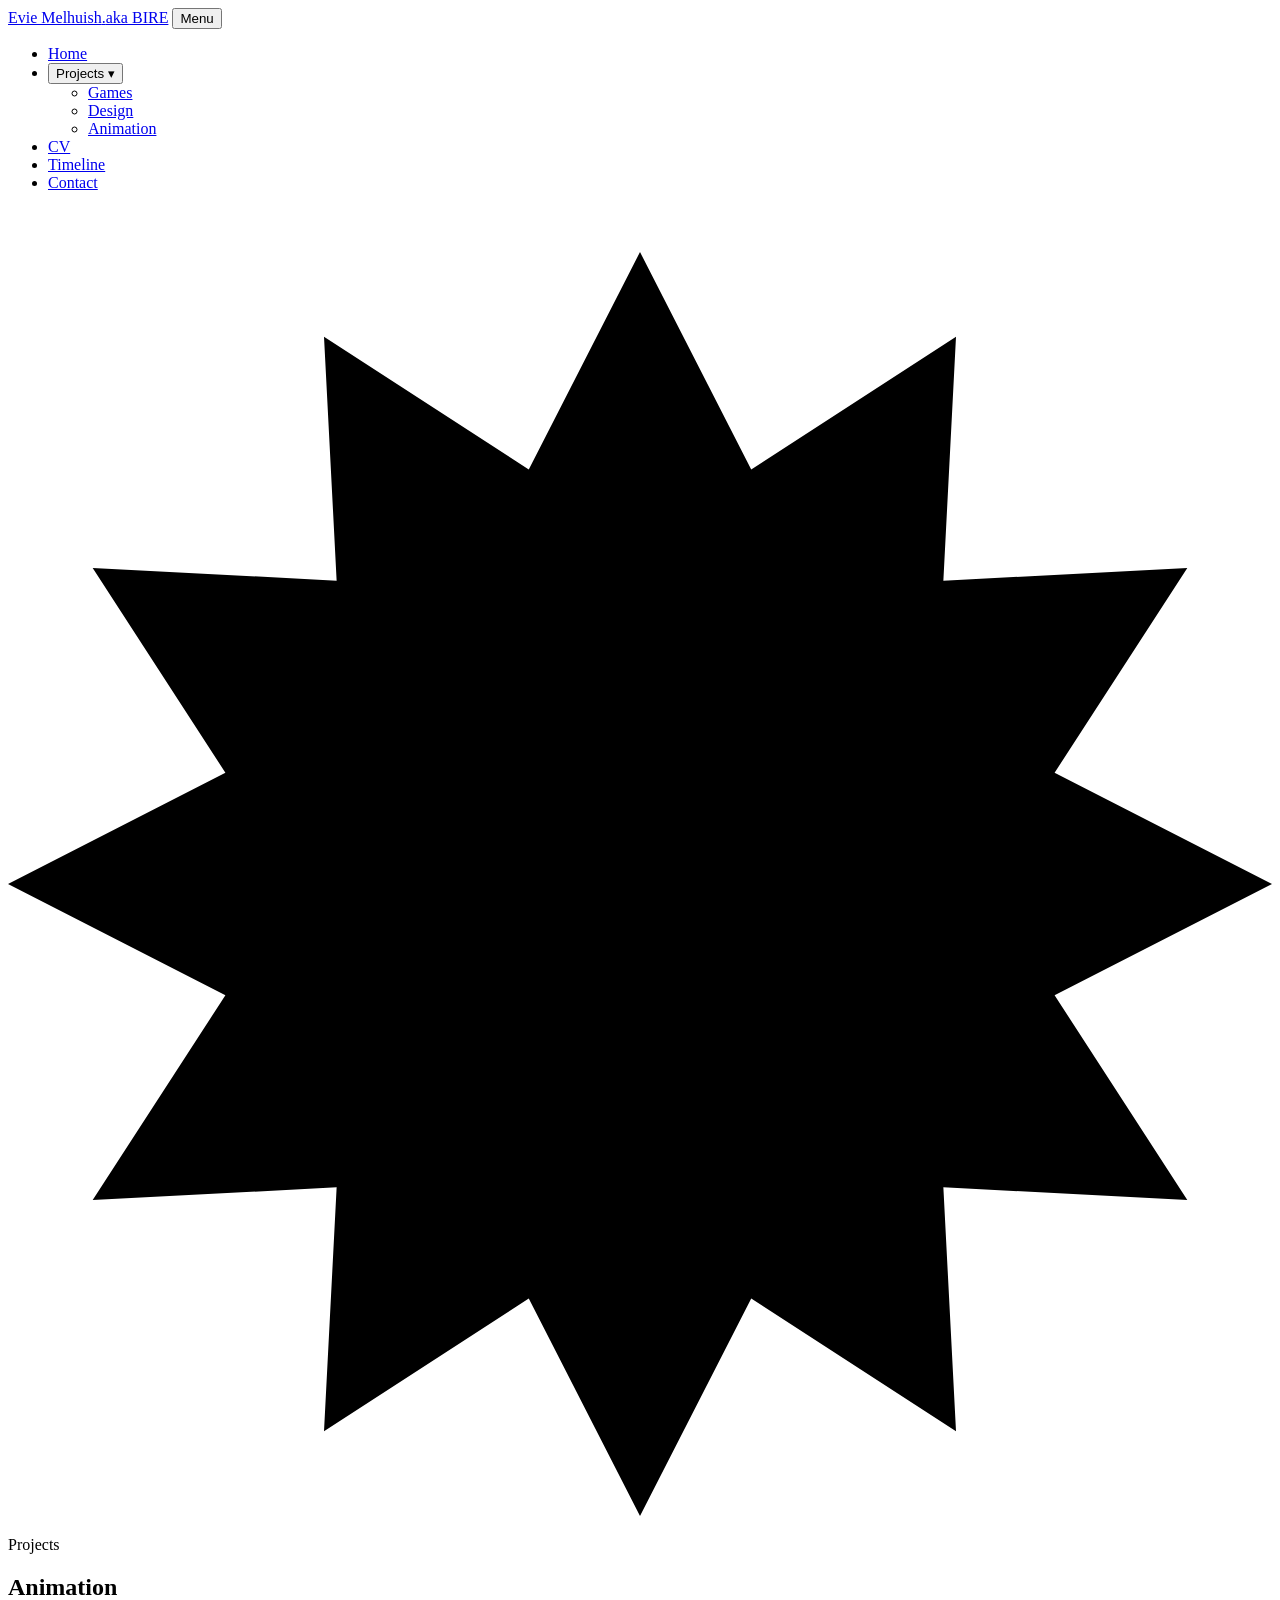
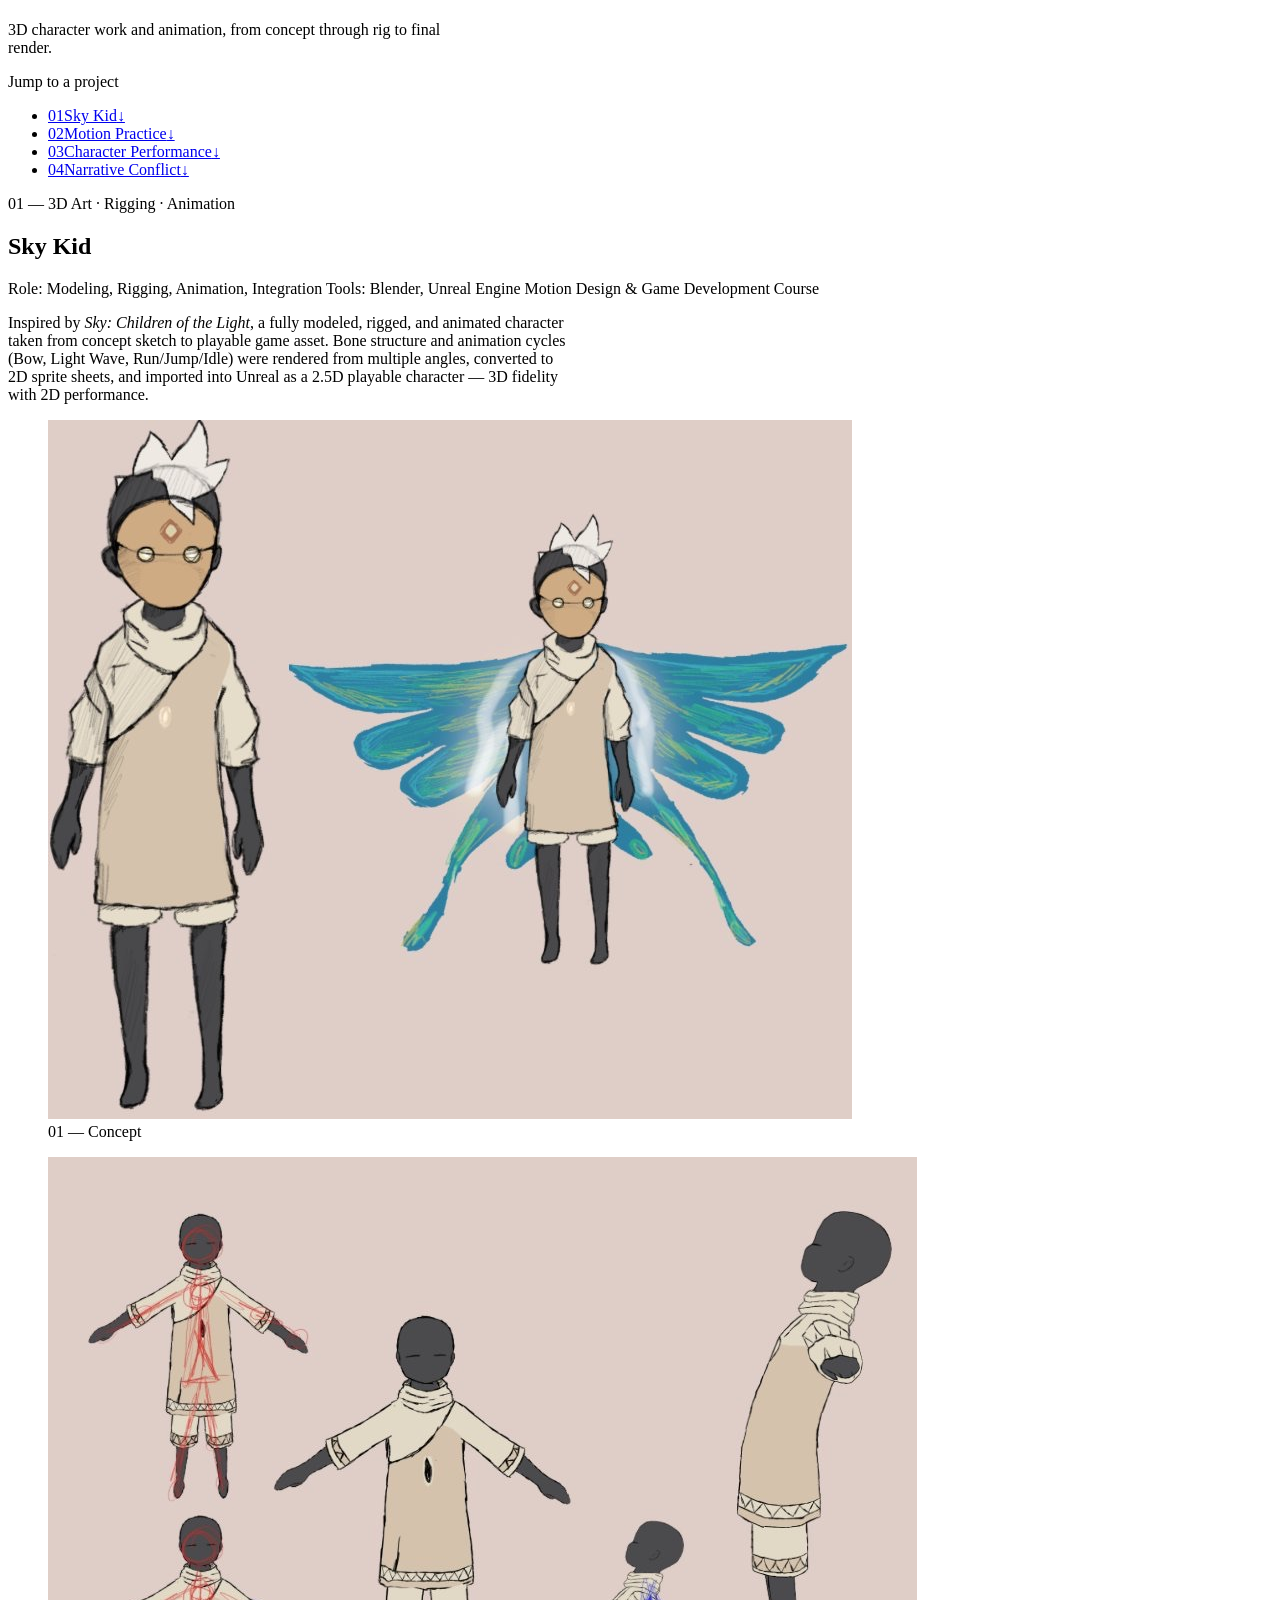
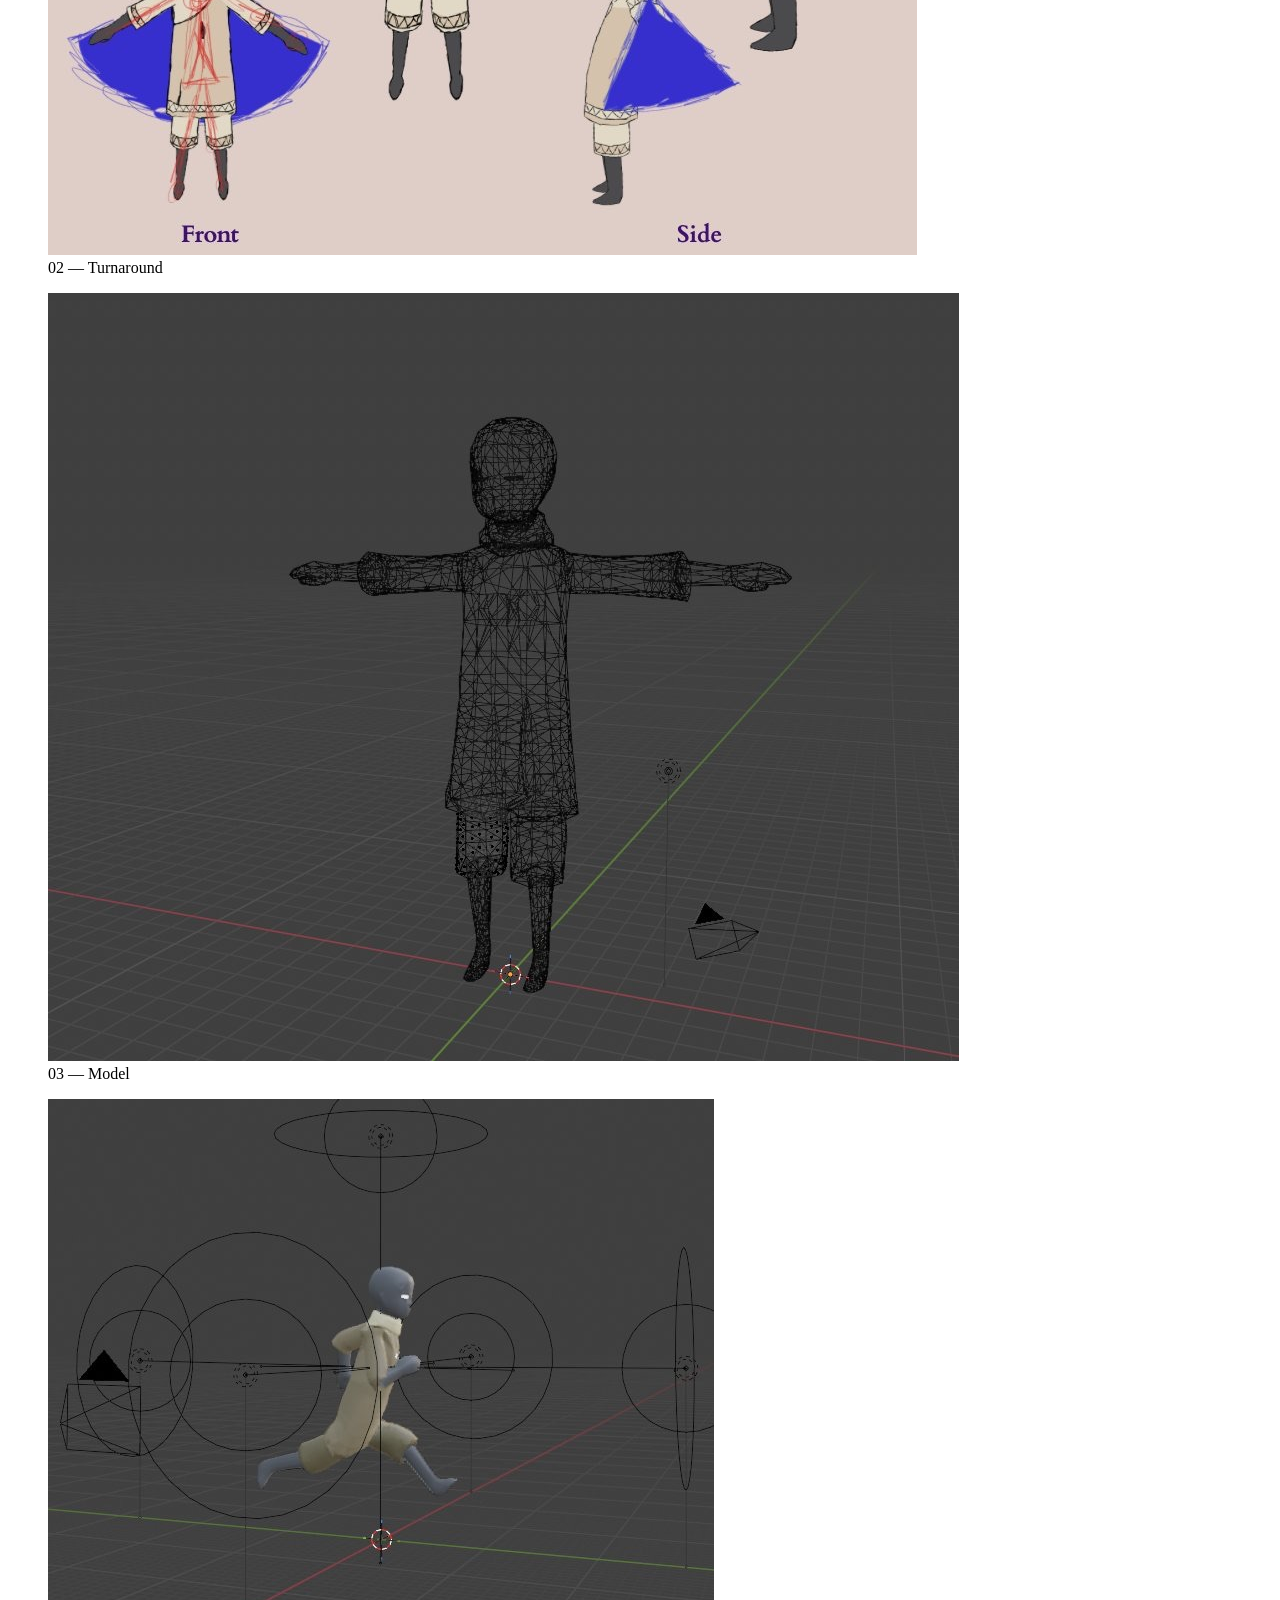
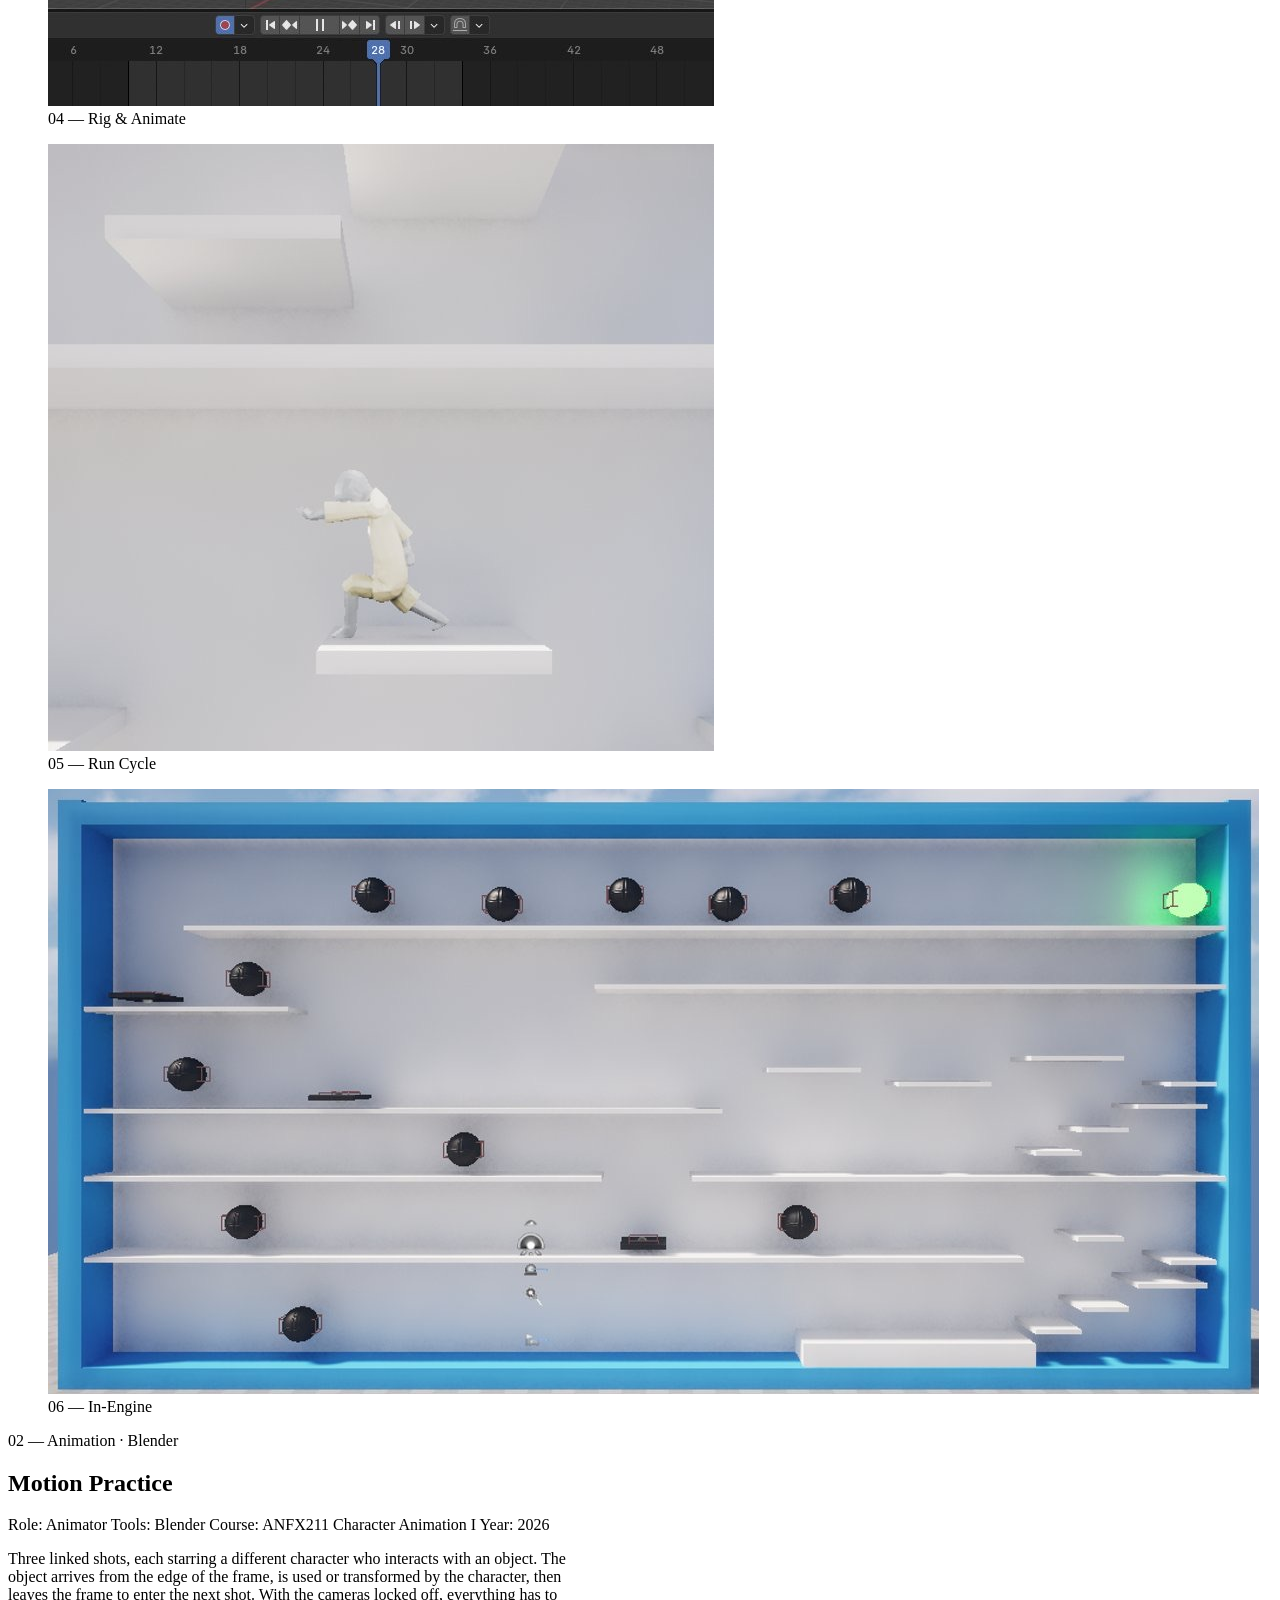
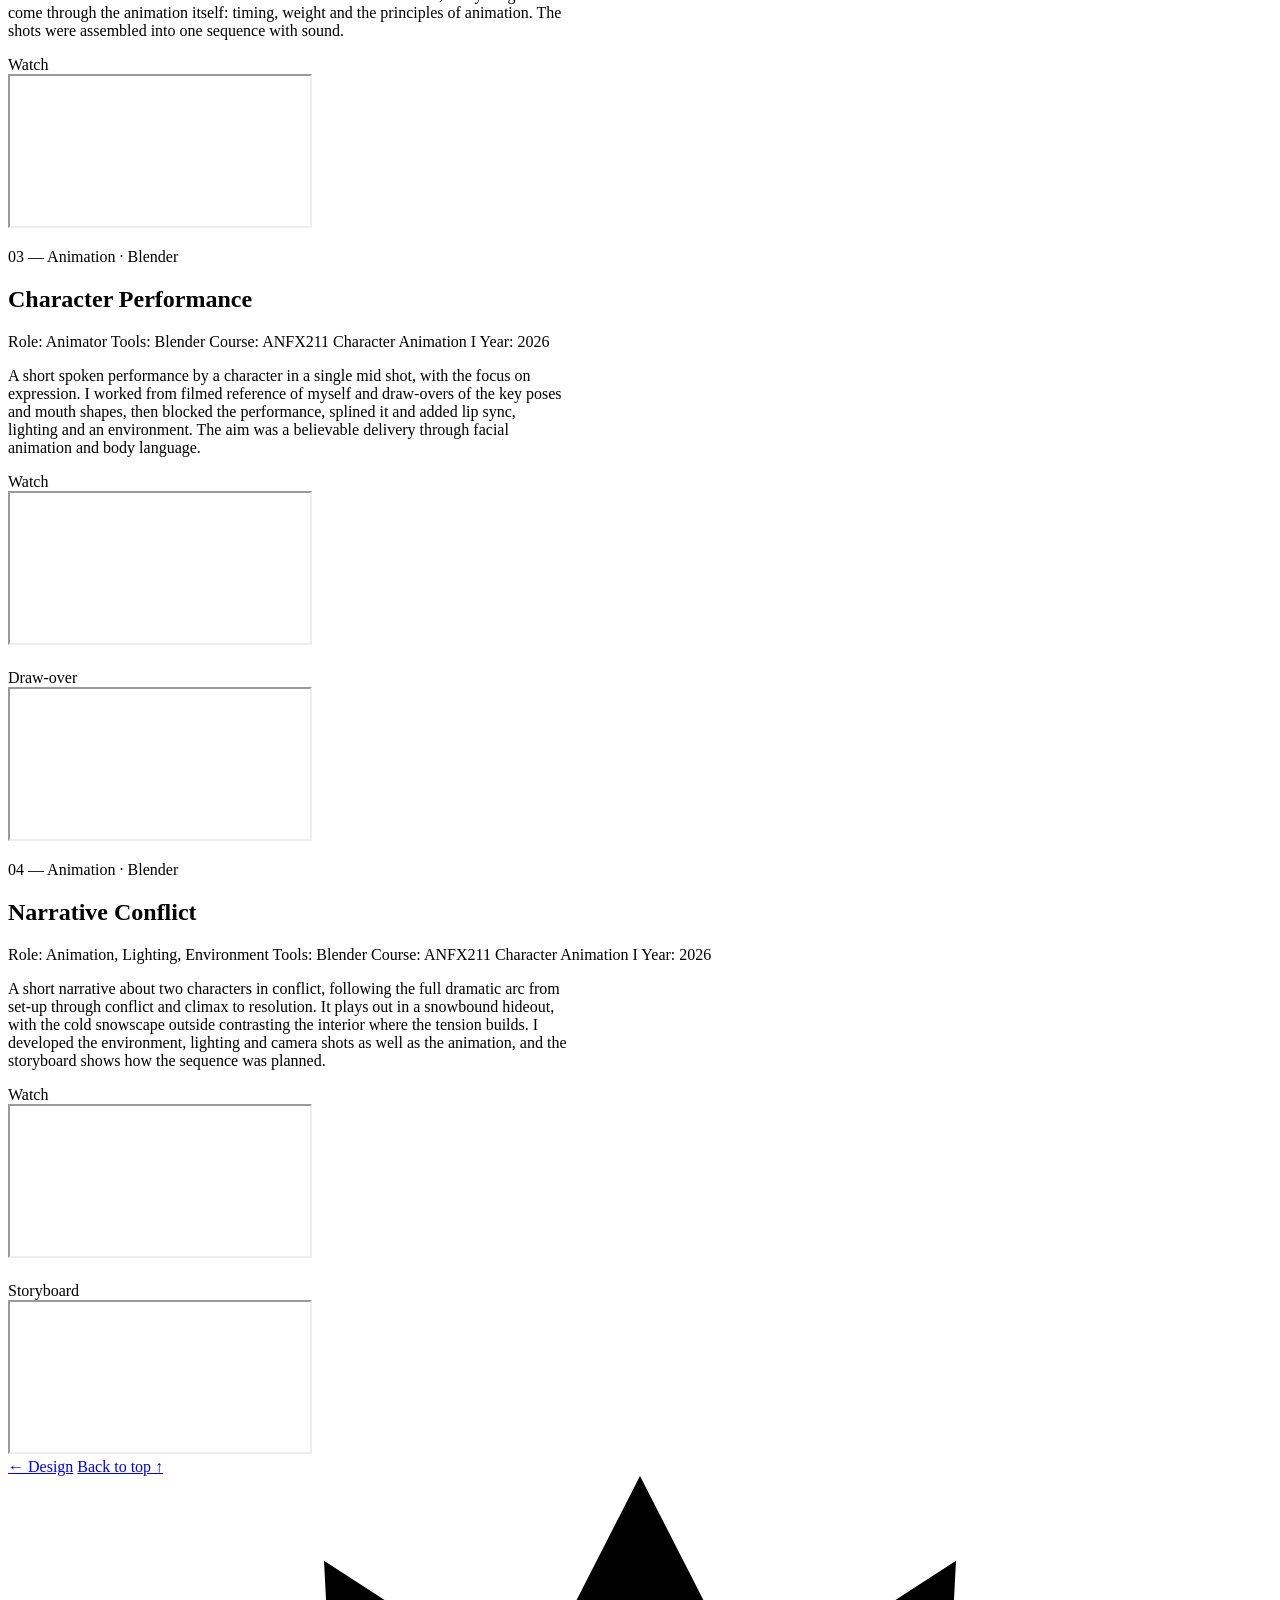
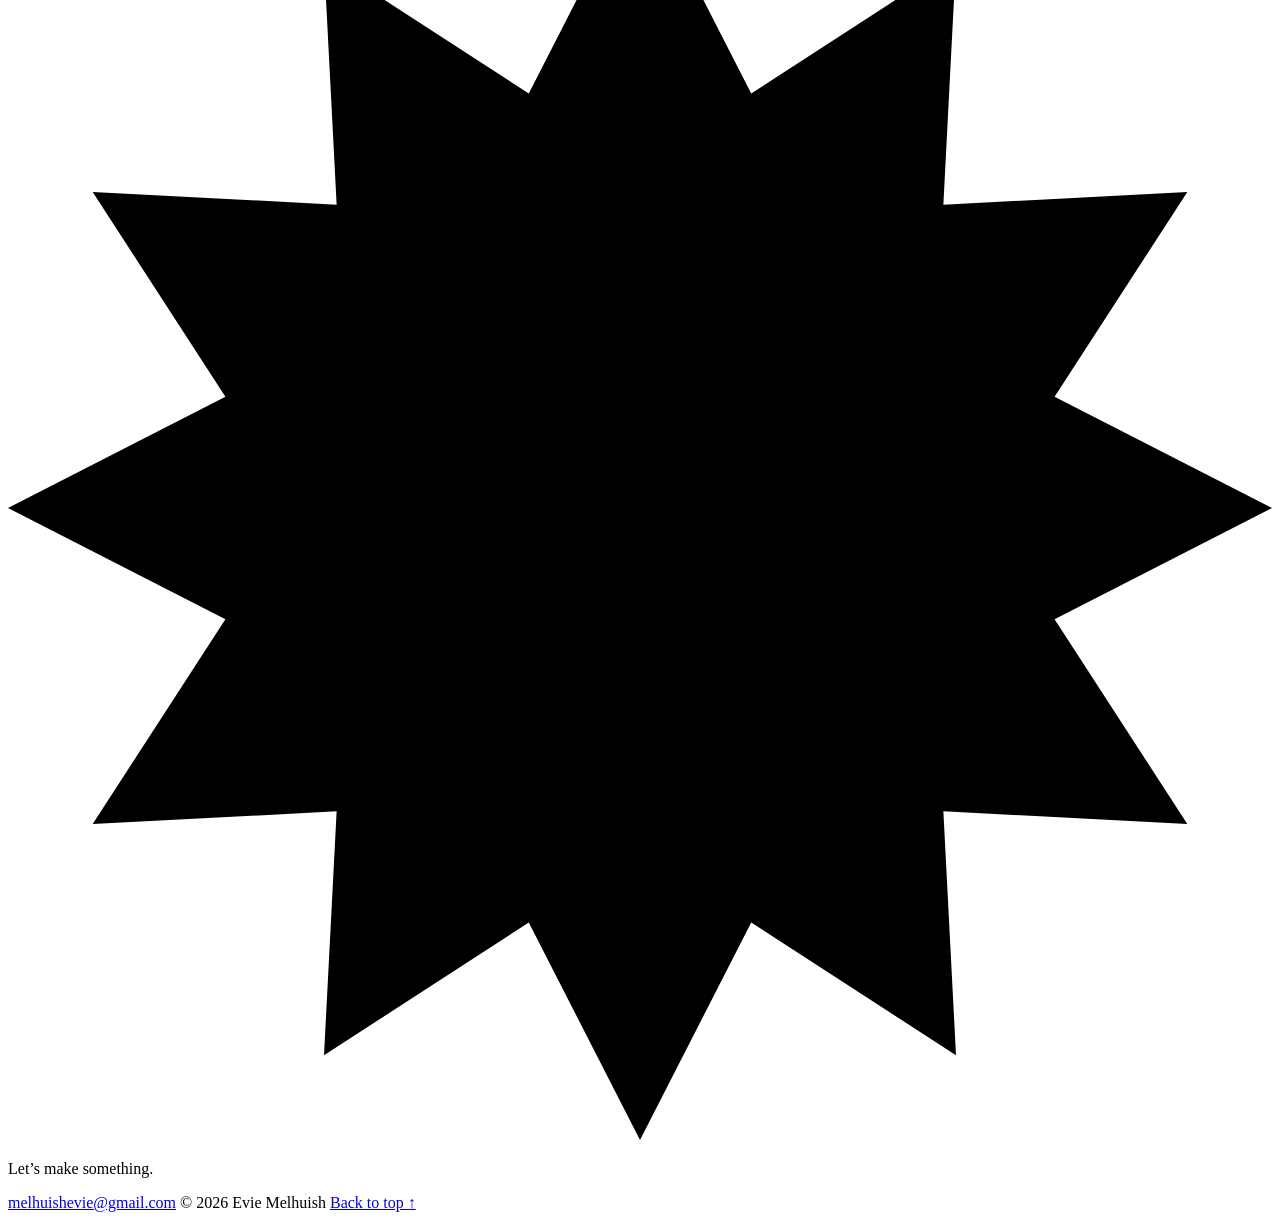
==== commit 7889ddd0: "upadte" ====
--- a/animation.html
+++ b/animation.html
@@ -6,7 +6,7 @@
 <title>Animation — Evie Melhuish</title>
 <meta name="description" content="Animation projects by Evie Melhuish: Sky Kid, Motion Practice, Character Performance, Narrative Conflict.">
 <link rel="preconnect" href="https://fonts.googleapis.com">
-<link href="https://fonts.googleapis.com/css2?family=Space+Grotesk:wght@500;600;700&family=Inter:wght@400;500;600&family=Space+Mono:wght@400;700&display=swap" rel="stylesheet">
+<link href="https://fonts.googleapis.com/css2?family=Bricolage+Grotesque:opsz,wght@12..96,500..800&family=Inter:wght@400;500;600&family=Space+Mono:wght@400;700&display=swap" rel="stylesheet">
 <link rel="stylesheet" href="css/style.css">
 </head>
 <body>
@@ -34,9 +34,9 @@
 
 <main>
 
-  <section class="container" style="padding-top: clamp(28px,4vw,44px);">
+  <section class="container page-head" style="padding-top: clamp(28px,4vw,44px);"><span class="shape shape-burst page-burst" aria-hidden="true"><svg viewBox="0 0 100 100" aria-hidden="true" focusable="false"><polygon points="50.0,0.0 58.8,17.2 75.0,6.7 74.0,26.0 93.3,25.0 82.8,41.2 100.0,50.0 82.8,58.8 93.3,75.0 74.0,74.0 75.0,93.3 58.8,82.8 50.0,100.0 41.2,82.8 25.0,93.3 26.0,74.0 6.7,75.0 17.2,58.8 0.0,50.0 17.2,41.2 6.7,25.0 26.0,26.0 25.0,6.7 41.2,17.2"/></svg></span><span class="shape shape-circle page-circle" aria-hidden="true"></span><span class="shape shape-half page-half" aria-hidden="true"></span>
     <p class="eyebrow">Projects</p>
-    <h1 style="font-size:clamp(1.8rem,3.4vw,2.4rem);">Animation</h1>
+    <h1 class="page-title page-title--xl">Animation</h1>
     <p class="muted" style="max-width:60ch;">3D character work and animation, from concept through rig to final render.</p>
     <p class="list-label">Jump to a project</p>
     <ul class="project-list" aria-label="Projects in Animation">
@@ -250,9 +250,14 @@
 </main>
 
 <footer class="site-footer">
+  <span class="shape footer-burst" aria-hidden="true"><svg viewBox="0 0 100 100" aria-hidden="true" focusable="false"><polygon points="50.0,0.0 58.8,17.2 75.0,6.7 74.0,26.0 93.3,25.0 82.8,41.2 100.0,50.0 82.8,58.8 93.3,75.0 74.0,74.0 75.0,93.3 58.8,82.8 50.0,100.0 41.2,82.8 25.0,93.3 26.0,74.0 6.7,75.0 17.2,58.8 0.0,50.0 17.2,41.2 6.7,25.0 26.0,26.0 25.0,6.7 41.2,17.2"/></svg></span>
   <div class="container">
-    <span>© 2026 Evie Melhuish</span>
-    <span><a href="index.html" class="text-link">Back to top</a></span>
+    <p class="footer-big">Let’s make something<span class="footer-dot">.</span></p>
+    <div class="footer-row">
+      <a href="mailto:melhuishevie@gmail.com">melhuishevie@gmail.com</a>
+      <span>© 2026 Evie Melhuish</span>
+      <a href="#">Back to top ↑</a>
+    </div>
   </div>
 </footer>
 
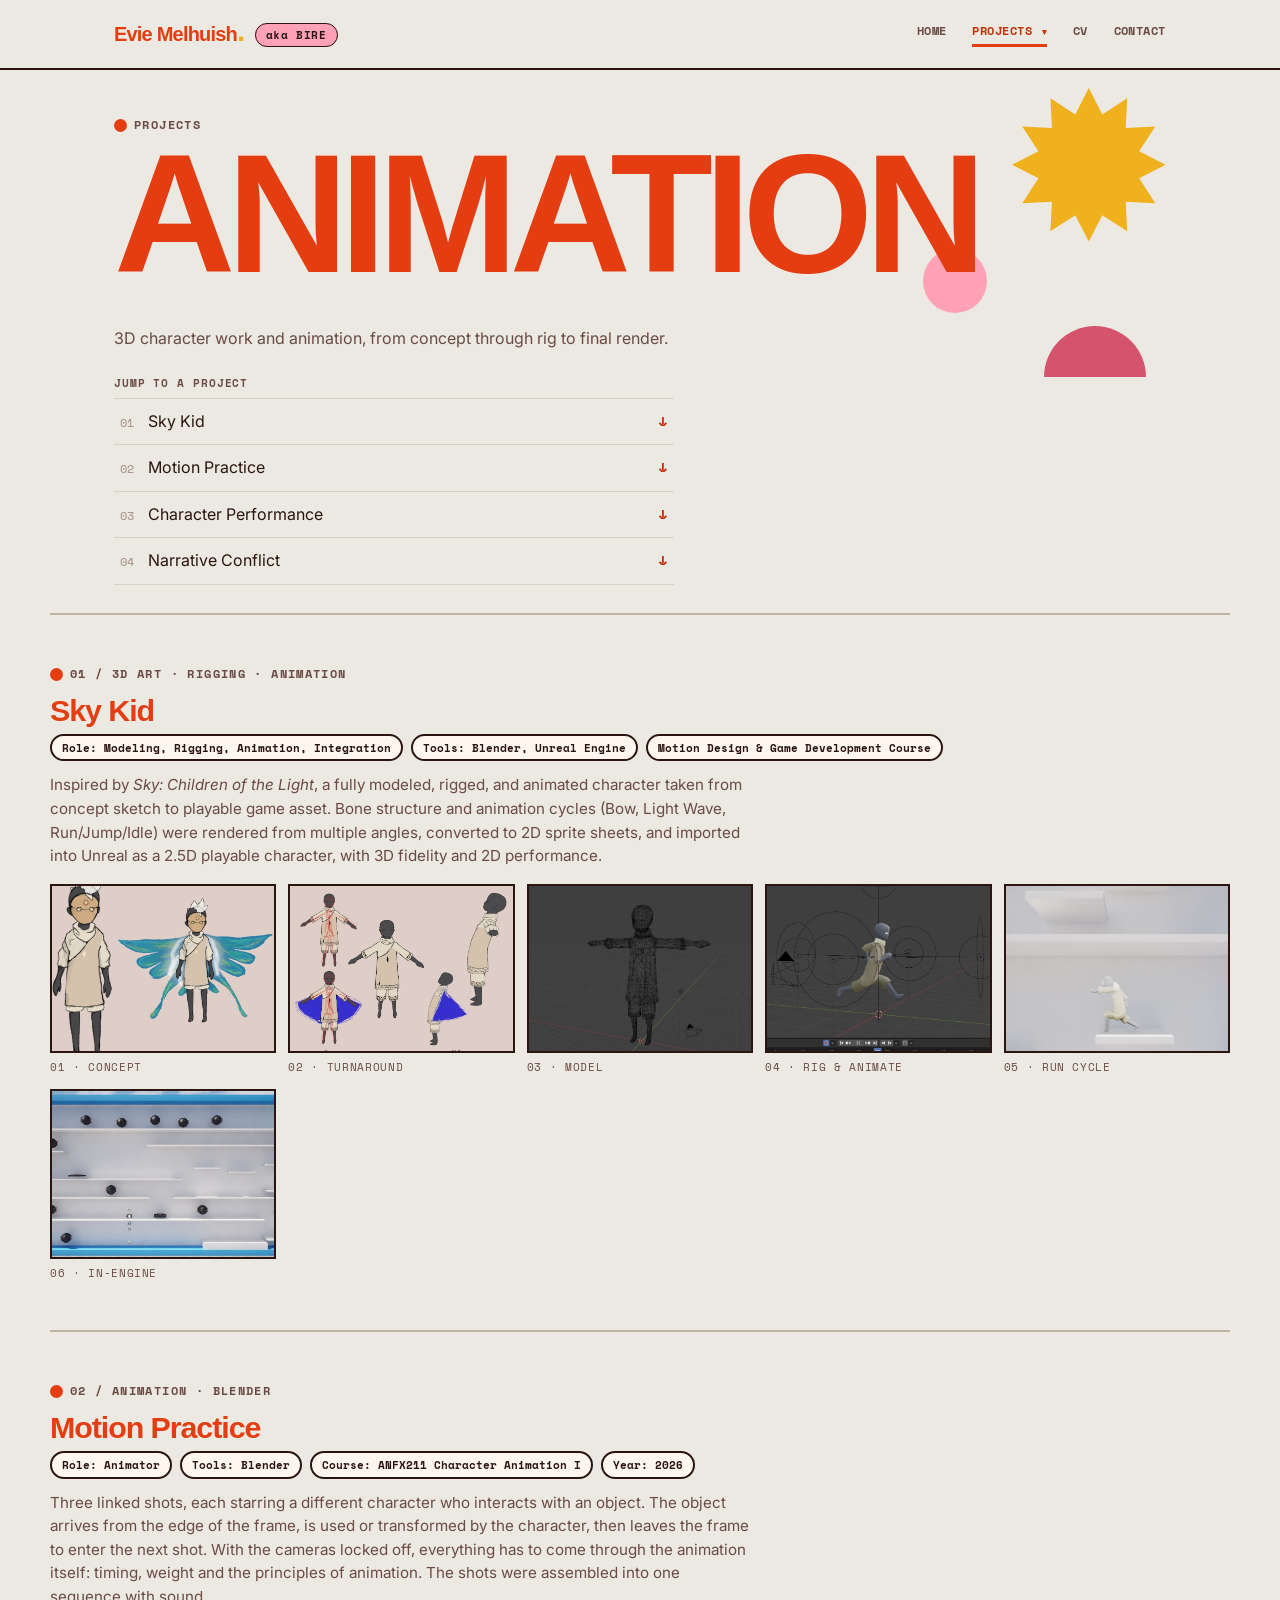
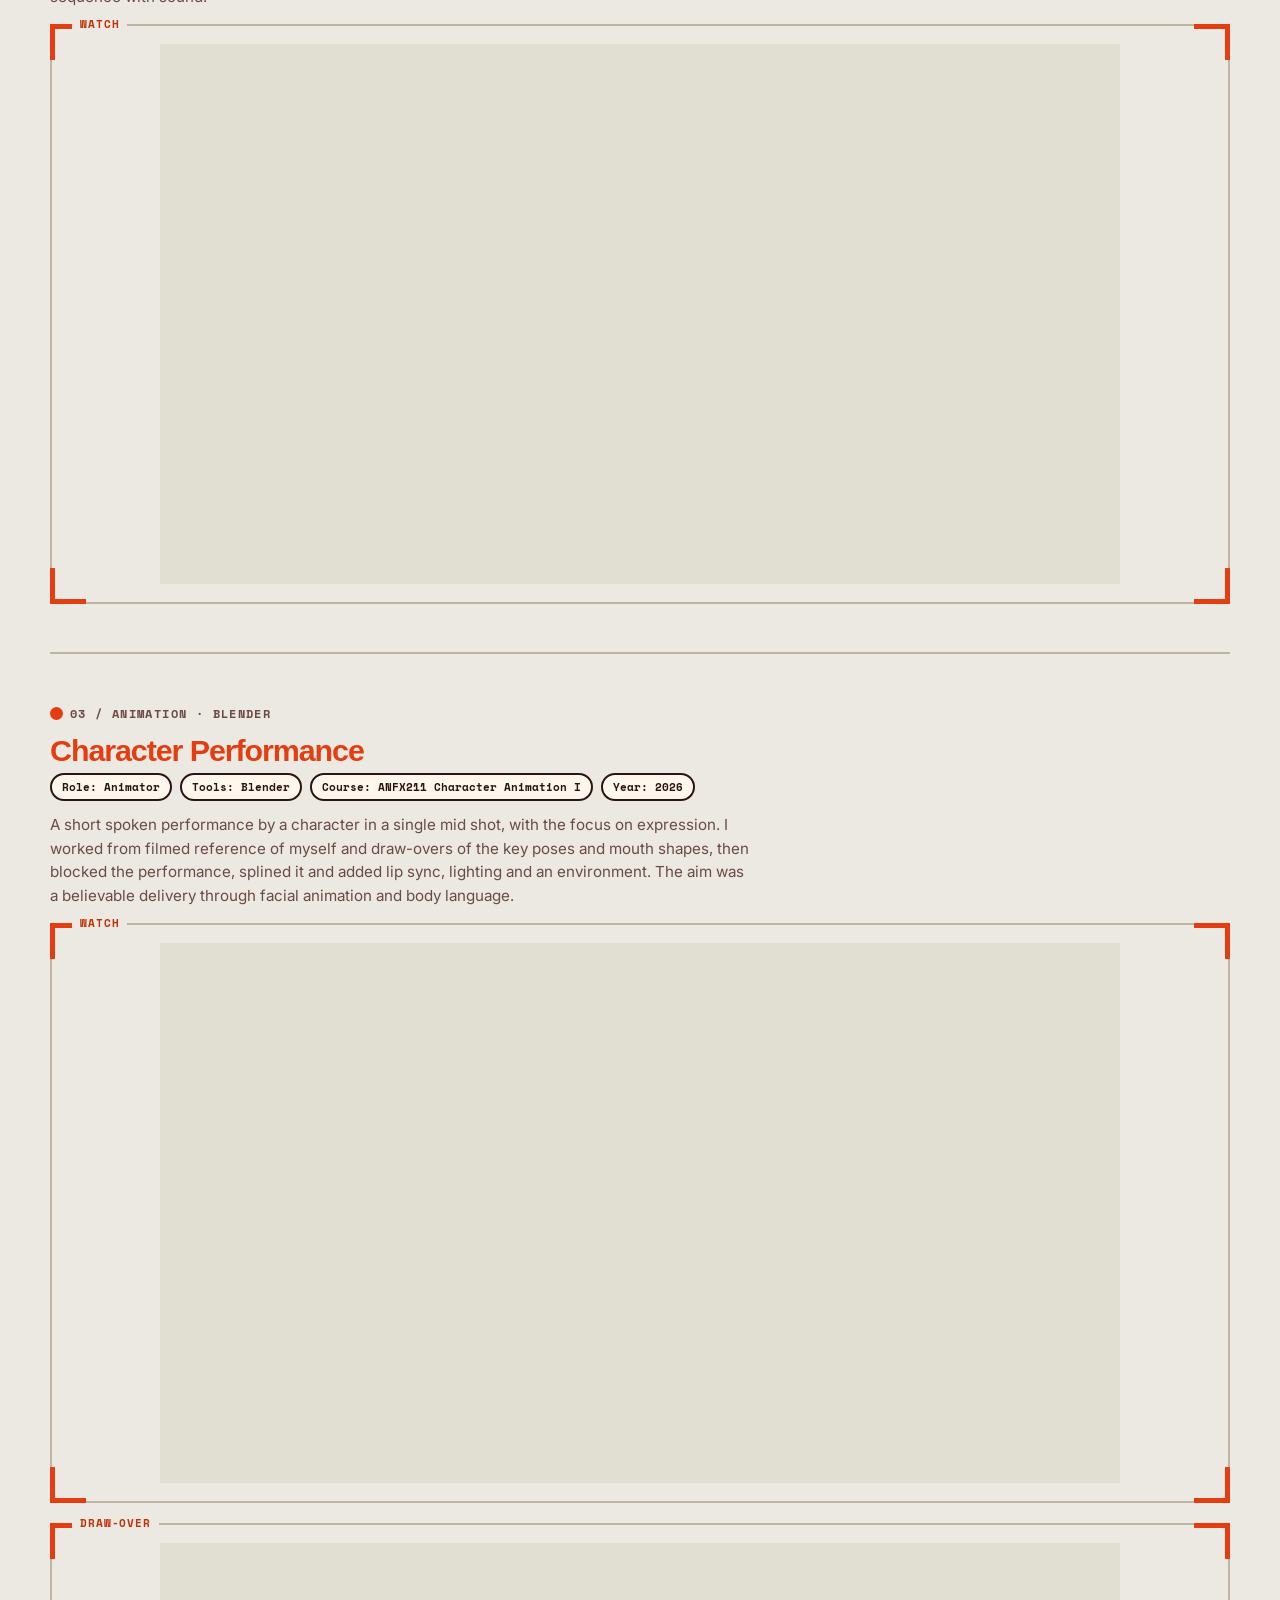
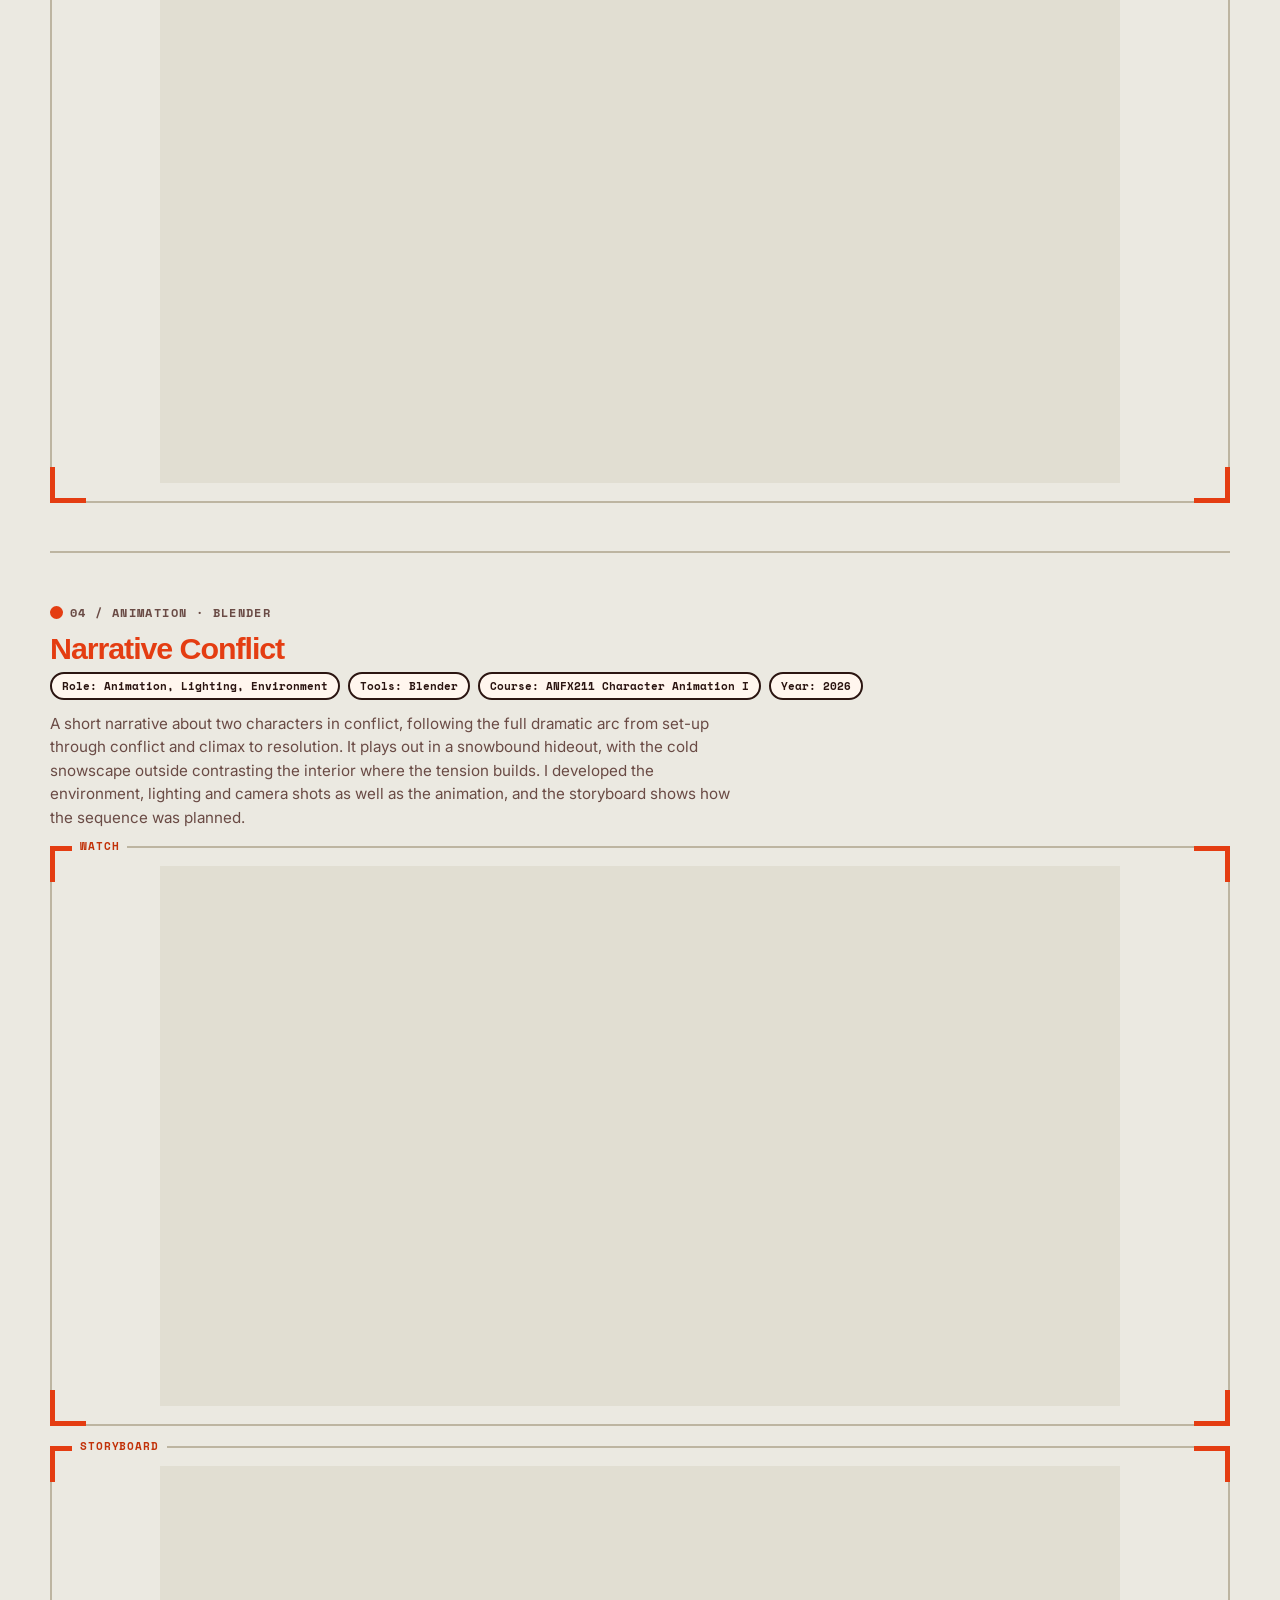
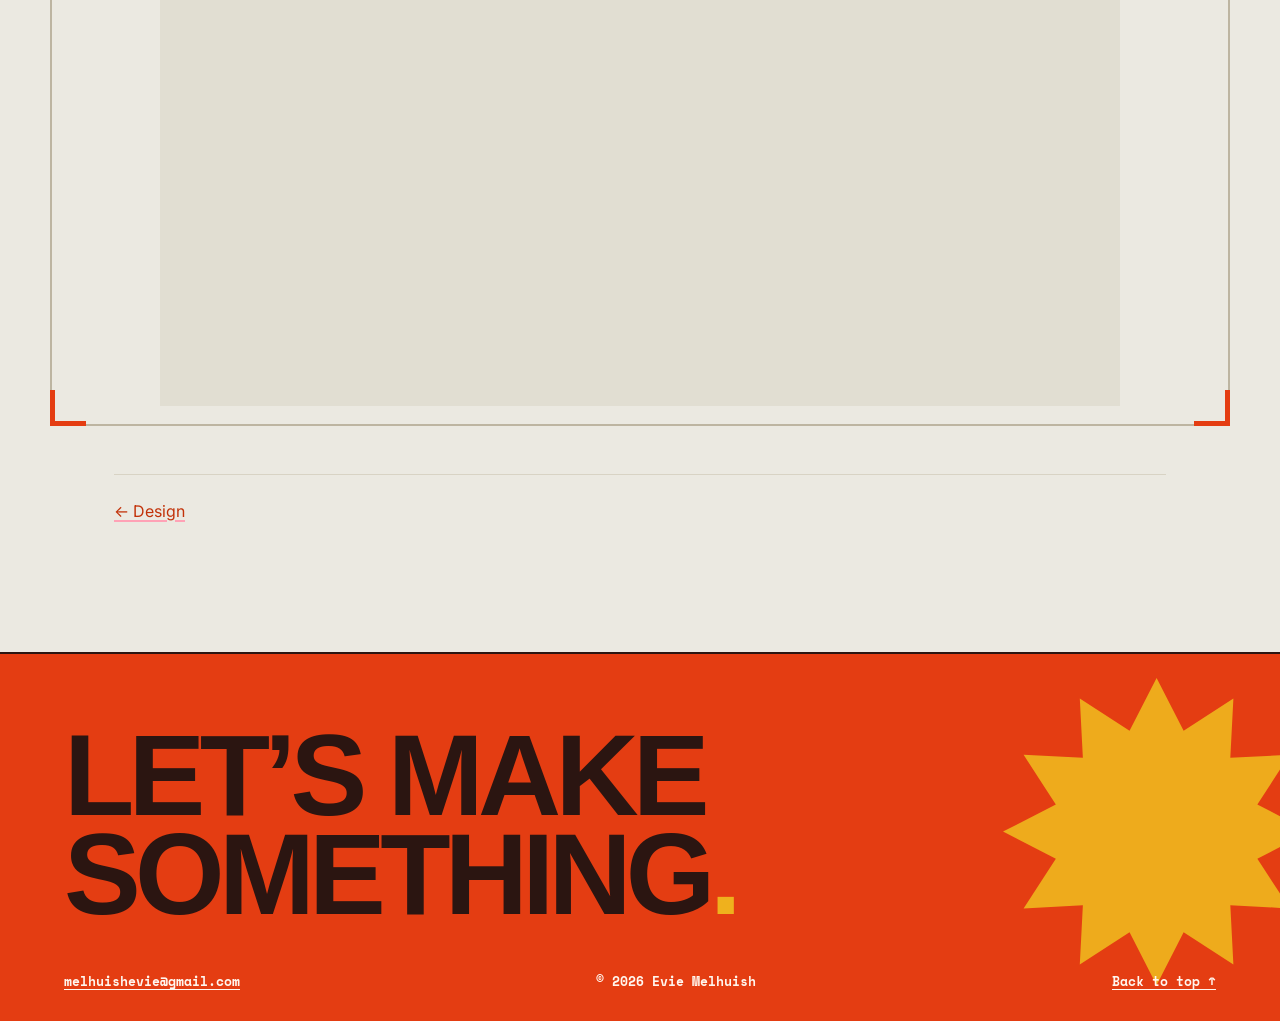
==== commit 4cfeecd1: "update style, remove timeline" ====
--- a/animation.html
+++ b/animation.html
@@ -3,7 +3,7 @@
 <head>
 <meta charset="UTF-8">
 <meta name="viewport" content="width=device-width, initial-scale=1.0">
-<title>Animation — Evie Melhuish</title>
+<title>Animation | Evie Melhuish</title>
 <meta name="description" content="Animation projects by Evie Melhuish: Sky Kid, Motion Practice, Character Performance, Narrative Conflict.">
 <link rel="preconnect" href="https://fonts.googleapis.com">
 <link href="https://fonts.googleapis.com/css2?family=Bricolage+Grotesque:opsz,wght@12..96,500..800&family=Inter:wght@400;500;600&family=Space+Mono:wght@400;700&display=swap" rel="stylesheet">
@@ -26,7 +26,6 @@
         </ul>
       </li>
       <li><a href="cv.html">CV</a></li>
-      <li><a href="timeline.html">Timeline</a></li>
       <li><a href="contact.html">Contact</a></li>
     </ul>
   </nav>
@@ -57,7 +56,7 @@
        SKY KID
        ===================================================================== -->
   <section id="sky-kid" class="project-block container">
-    <p class="eyebrow">01 — 3D Art · Rigging · Animation</p>
+    <p class="eyebrow">01 / 3D Art · Rigging · Animation</p>
     <h2>Sky Kid</h2>
     <div class="project-meta">
       <span>Role: Modeling, Rigging, Animation, Integration</span>
@@ -65,33 +64,33 @@
       <span>Motion Design &amp; Game Development Course</span>
     </div>
     <p class="muted" style="max-width:70ch;">
-      Inspired by <em>Sky: Children of the Light</em>, a fully modeled, rigged, and animated character taken from concept sketch to playable game asset. Bone structure and animation cycles (Bow, Light Wave, Run/Jump/Idle) were rendered from multiple angles, converted to 2D sprite sheets, and imported into Unreal as a 2.5D playable character — 3D fidelity with 2D performance.
+      Inspired by <em>Sky: Children of the Light</em>, a fully modeled, rigged, and animated character taken from concept sketch to playable game asset. Bone structure and animation cycles (Bow, Light Wave, Run/Jump/Idle) were rendered from multiple angles, converted to 2D sprite sheets, and imported into Unreal as a 2.5D playable character, with 3D fidelity and 2D performance.
     </p>
 
     <div class="still-grid" style="margin-top:16px;">
       <figure>
         <img src="assets/img/skykid-01-concept.jpg" alt="Sky Kid character concept art with front, back, and wing views" loading="lazy">
-        <figcaption>01 — Concept</figcaption>
+        <figcaption>01 · Concept</figcaption>
       </figure>
       <figure>
         <img src="assets/img/skykid-05-turnaround.jpg" alt="Sky Kid character turnaround sheet with cape" loading="lazy">
-        <figcaption>02 — Turnaround</figcaption>
+        <figcaption>02 · Turnaround</figcaption>
       </figure>
       <figure>
         <img src="assets/img/skykid-02-wireframe.jpg" alt="Sky Kid 3D wireframe model in Blender" loading="lazy">
-        <figcaption>03 — Model</figcaption>
+        <figcaption>03 · Model</figcaption>
       </figure>
       <figure>
         <img src="assets/img/skykid-03-rig.jpg" alt="Sky Kid rigged character mid-animation pose in Blender" loading="lazy">
-        <figcaption>04 — Rig &amp; Animate</figcaption>
+        <figcaption>04 · Rig &amp; Animate</figcaption>
       </figure>
       <figure>
         <img src="assets/img/skykid-06-run.jpg" alt="Sky Kid run cycle render" loading="lazy">
-        <figcaption>05 — Run Cycle</figcaption>
+        <figcaption>05 · Run Cycle</figcaption>
       </figure>
       <figure>
         <img src="assets/img/skykid-04-gameplay.jpg" alt="Sky Kid playable 2.5D level in Unreal Engine" loading="lazy">
-        <figcaption>06 — In-Engine</figcaption>
+        <figcaption>06 · In-Engine</figcaption>
       </figure>
     </div>
   </section>
@@ -100,7 +99,7 @@
        MOTION PRACTICE
        ===================================================================== -->
   <section id="motion-practice" class="project-block container">
-    <p class="eyebrow">02 — Animation · Blender</p>
+    <p class="eyebrow">02 / Animation · Blender</p>
     <h2>Motion Practice</h2>
     <div class="project-meta">
       <span>Role: Animator</span>
@@ -126,11 +125,11 @@
     <!-- IMAGES: add files to assets/img/ and uncomment this block.
     <div class="still-grid">
       <figure>
-        <img src="assets/img/motion-practice-01.jpg" alt="Motion Practice — image 1" loading="lazy">
-        <figcaption>Caption</figcaption>
-      </figure>
-      <figure>
-        <img src="assets/img/motion-practice-02.jpg" alt="Motion Practice — image 2" loading="lazy">
+        <img src="assets/img/motion-practice-01.jpg" alt="Motion Practice: image 1" loading="lazy">
+        <figcaption>Caption</figcaption>
+      </figure>
+      <figure>
+        <img src="assets/img/motion-practice-02.jpg" alt="Motion Practice: image 2" loading="lazy">
         <figcaption>Caption</figcaption>
       </figure>
     </div>
@@ -141,7 +140,7 @@
        CHARACTER PERFORMANCE
        ===================================================================== -->
   <section id="character-performance" class="project-block container">
-    <p class="eyebrow">03 — Animation · Blender</p>
+    <p class="eyebrow">03 / Animation · Blender</p>
     <h2>Character Performance</h2>
     <div class="project-meta">
       <span>Role: Animator</span>
@@ -170,18 +169,18 @@
       <span class="frame-label">Draw-over</span>
       <div class="embed-wrap">
         <!-- YouTube. Change the video ID to swap. -->
-        <iframe src="https://www.youtube.com/embed/itR-kiinNmY" title="Character Performance — draw-over" allow="accelerometer; autoplay; clipboard-write; encrypted-media; gyroscope; picture-in-picture; web-share" allowfullscreen loading="lazy"></iframe>
+        <iframe src="https://www.youtube.com/embed/itR-kiinNmY" title="Character Performance: draw-over" allow="accelerometer; autoplay; clipboard-write; encrypted-media; gyroscope; picture-in-picture; web-share" allowfullscreen loading="lazy"></iframe>
       </div>
     </div>
 
     <!-- IMAGES: add files to assets/img/ and uncomment this block.
     <div class="still-grid">
       <figure>
-        <img src="assets/img/character-performance-01.jpg" alt="Character Performance — image 1" loading="lazy">
-        <figcaption>Caption</figcaption>
-      </figure>
-      <figure>
-        <img src="assets/img/character-performance-02.jpg" alt="Character Performance — image 2" loading="lazy">
+        <img src="assets/img/character-performance-01.jpg" alt="Character Performance: image 1" loading="lazy">
+        <figcaption>Caption</figcaption>
+      </figure>
+      <figure>
+        <img src="assets/img/character-performance-02.jpg" alt="Character Performance: image 2" loading="lazy">
         <figcaption>Caption</figcaption>
       </figure>
     </div>
@@ -192,7 +191,7 @@
        NARRATIVE CONFLICT
        ===================================================================== -->
   <section id="narrative-conflict" class="project-block container">
-    <p class="eyebrow">04 — Animation · Blender</p>
+    <p class="eyebrow">04 / Animation · Blender</p>
     <h2>Narrative Conflict</h2>
     <div class="project-meta">
       <span>Role: Animation, Lighting, Environment</span>
@@ -221,18 +220,18 @@
       <span class="frame-label">Storyboard</span>
       <div class="embed-wrap">
         <!-- YouTube. Change the video ID to swap. -->
-        <iframe src="https://www.youtube.com/embed/rc3ydKoxX7c" title="Narrative Conflict — storyboard" allow="accelerometer; autoplay; clipboard-write; encrypted-media; gyroscope; picture-in-picture; web-share" allowfullscreen loading="lazy"></iframe>
+        <iframe src="https://www.youtube.com/embed/rc3ydKoxX7c" title="Narrative Conflict: storyboard" allow="accelerometer; autoplay; clipboard-write; encrypted-media; gyroscope; picture-in-picture; web-share" allowfullscreen loading="lazy"></iframe>
       </div>
     </div>
 
     <!-- IMAGES: add files to assets/img/ and uncomment this block.
     <div class="still-grid">
       <figure>
-        <img src="assets/img/narrative-conflict-01.jpg" alt="Narrative Conflict — image 1" loading="lazy">
-        <figcaption>Caption</figcaption>
-      </figure>
-      <figure>
-        <img src="assets/img/narrative-conflict-02.jpg" alt="Narrative Conflict — image 2" loading="lazy">
+        <img src="assets/img/narrative-conflict-01.jpg" alt="Narrative Conflict: image 1" loading="lazy">
+        <figcaption>Caption</figcaption>
+      </figure>
+      <figure>
+        <img src="assets/img/narrative-conflict-02.jpg" alt="Narrative Conflict: image 2" loading="lazy">
         <figcaption>Caption</figcaption>
       </figure>
     </div>
@@ -242,7 +241,6 @@
   <div class="container">
     <div class="page-nav">
       <a href="design.html" class="text-link">← Design</a>
-      <a href="#" class="text-link">Back to top ↑</a>
       <span></span>
     </div>
   </div>
@@ -252,7 +250,7 @@
 <footer class="site-footer">
   <span class="shape footer-burst" aria-hidden="true"><svg viewBox="0 0 100 100" aria-hidden="true" focusable="false"><polygon points="50.0,0.0 58.8,17.2 75.0,6.7 74.0,26.0 93.3,25.0 82.8,41.2 100.0,50.0 82.8,58.8 93.3,75.0 74.0,74.0 75.0,93.3 58.8,82.8 50.0,100.0 41.2,82.8 25.0,93.3 26.0,74.0 6.7,75.0 17.2,58.8 0.0,50.0 17.2,41.2 6.7,25.0 26.0,26.0 25.0,6.7 41.2,17.2"/></svg></span>
   <div class="container">
-    <p class="footer-big">Let’s make something<span class="footer-dot">.</span></p>
+    <p class="footer-big"><a href="contact.html">Let’s make something<span class="footer-dot">.</span></a></p>
     <div class="footer-row">
       <a href="mailto:melhuishevie@gmail.com">melhuishevie@gmail.com</a>
       <span>© 2026 Evie Melhuish</span>
--- a/css/style.css
+++ b/css/style.css
@@ -0,0 +1,985 @@
+/* ==========================================================================
+   DESIGN TOKENS
+   Palette: cool off-white ground, near-black ink, one indigo "select" accent
+   (a nod to editor/engine selection-outline blue, kept sparing).
+   Type: Space Grotesk (display, technical/geometric) + Inter (body) +
+   Space Mono (utility - dates, labels, coordinates).
+   Signature element: the "frame" - four corner brackets, like a viewport /
+   camera gate / selection reticle. Used to mark anything the visitor should
+   treat as a "screen": the hero portrait, project embeds, CV blocks.
+   ========================================================================== */
+
+:root {
+  /* Palette pulled from Evie's reference swatches: warm lamplight yellow and
+     amber sitting above a run of cool teals into near-black navy - reads like
+     a flashlight beam in the dark, which suits a horror/VR-leaning games
+     portfolio without tipping the whole site into "dark mode". */
+  --bg: #FAF8F2;
+  --bg-alt: #F1EDE1;
+  --ink: #1C262B;
+  --ink-muted: #56656C;
+  --ink-faint: #96A2A6;
+  --accent: #4A9AA0;
+  --accent-warm: #D89138;
+  --accent-soft: #E4EFEE;
+  --accent-warm-soft: #F7E7CE;
+  --border: #E4DFCF;
+  --border-strong: #C7C0AC;
+
+  --font-display: 'Space Grotesk', 'Helvetica Neue', Arial, sans-serif;
+  --font-body: 'Inter', 'Helvetica Neue', Arial, sans-serif;
+  --font-mono: 'Space Mono', 'SFMono-Regular', Consolas, monospace;
+
+  --max-width: 1120px;
+  --gutter: clamp(20px, 5vw, 64px);
+  --frame-pad: clamp(20px, 4vw, 40px);
+}
+
+@media (prefers-color-scheme: dark) {
+  /* Intentionally not auto-switching - a single considered light theme
+     is part of the "clean minimal" brief. Left as a hook if you want
+     to add a dark mode later. */
+}
+
+* { box-sizing: border-box; }
+html { scroll-behavior: smooth; }
+@media (prefers-reduced-motion: reduce) {
+  html { scroll-behavior: auto; }
+  *, *::before, *::after { animation-duration: 0.001ms !important; transition-duration: 0.001ms !important; }
+}
+
+body {
+  margin: 0;
+  background: var(--bg);
+  color: var(--ink);
+  font-family: var(--font-body);
+  font-size: 16px;
+  line-height: 1.6;
+  -webkit-font-smoothing: antialiased;
+}
+
+img { max-width: 100%; display: block; }
+a { color: inherit; }
+
+h1, h2, h3, h4 {
+  font-family: var(--font-display);
+  font-weight: 500;
+  line-height: 1.1;
+  margin: 0 0 0.5em;
+  letter-spacing: -0.01em;
+}
+
+p { margin: 0 0 1em; color: var(--ink); }
+.muted { color: var(--ink-muted); }
+
+.eyebrow {
+  font-family: var(--font-mono);
+  font-size: 0.72rem;
+  letter-spacing: 0.12em;
+  text-transform: uppercase;
+  color: var(--ink-muted);
+  display: inline-flex;
+  align-items: center;
+  gap: 7px;
+}
+.eyebrow::before {
+  content: '';
+  width: 7px;
+  height: 7px;
+  border-radius: 50%;
+  background: var(--accent-warm);
+  flex-shrink: 0;
+}
+
+.container {
+  max-width: var(--max-width);
+  margin: 0 auto;
+  padding: 0 var(--gutter);
+}
+
+/* ---------------------------------------------------------------------- */
+/* NAVIGATION                                                              */
+/* ---------------------------------------------------------------------- */
+
+.site-header {
+  position: sticky;
+  top: 0;
+  z-index: 50;
+  background: rgba(250, 250, 249, 0.9);
+  backdrop-filter: blur(6px);
+  border-bottom: 1px solid var(--border);
+}
+
+.nav {
+  max-width: var(--max-width);
+  margin: 0 auto;
+  padding: 18px var(--gutter);
+  display: flex;
+  align-items: center;
+  justify-content: space-between;
+}
+
+.nav-name {
+  font-family: var(--font-display);
+  font-size: 1rem;
+  font-weight: 600;
+  text-decoration: none;
+  letter-spacing: -0.01em;
+}
+
+.nav-name .dot { color: var(--accent-warm); }
+
+.nickname-badge {
+  font-family: var(--font-mono);
+  font-size: 0.68rem;
+  letter-spacing: 0.06em;
+  color: var(--accent-warm);
+  border: 1.5px solid var(--accent-warm);
+  border-radius: 999px;
+  padding: 3px 10px;
+  margin-left: 10px;
+  vertical-align: middle;
+}
+
+.nav-links {
+  display: flex;
+  gap: clamp(14px, 2vw, 28px);
+  list-style: none;
+  margin: 0;
+  padding: 0;
+  font-family: var(--font-mono);
+  font-size: 0.78rem;
+  letter-spacing: 0.04em;
+  text-transform: uppercase;
+}
+
+.nav-links a {
+  text-decoration: none;
+  color: var(--ink-muted);
+  padding-bottom: 4px;
+  border-bottom: 1px solid transparent;
+  transition: color 0.15s ease, border-color 0.15s ease;
+}
+
+.nav-links a:hover,
+.nav-links a[aria-current="page"] {
+  color: var(--ink);
+  border-color: var(--accent);
+}
+
+.nav-toggle {
+  display: none;
+  background: none;
+  border: 1px solid var(--border-strong);
+  padding: 6px 10px;
+  font-family: var(--font-mono);
+  font-size: 0.75rem;
+  cursor: pointer;
+}
+
+@media (max-width: 720px) {
+  .nav-toggle { display: inline-block; }
+  .nav-links {
+    position: absolute;
+    top: 100%;
+    left: 0;
+    right: 0;
+    flex-direction: column;
+    background: var(--bg);
+    border-bottom: 1px solid var(--border);
+    padding: 12px var(--gutter) 20px;
+    gap: 14px;
+    display: none;
+  }
+  .nav-links.open { display: flex; }
+}
+
+/* ---------------------------------------------------------------------- */
+/* SIGNATURE ELEMENT - THE FRAME (viewport / camera gate / reticle)        */
+/* ---------------------------------------------------------------------- */
+
+.frame {
+  position: relative;
+  padding: var(--frame-pad);
+  border: 1px solid var(--border);
+}
+
+.fr {
+  position: absolute;
+  width: 26px;
+  height: 26px;
+  border: 3px solid var(--accent);
+  pointer-events: none;
+}
+.fr-tl { top: -2px; left: -2px; border-right: none; border-bottom: none; }
+.fr-tr { top: -2px; right: -2px; border-left: none; border-bottom: none; }
+.fr-bl { bottom: -2px; left: -2px; border-right: none; border-top: none; }
+.fr-br { bottom: -2px; right: -2px; border-left: none; border-top: none; }
+
+/* Rivet dots - a small circle sitting right on each corner, the frame's
+   one deliberate square/circle mashup rather than pure right angles. */
+.fr::after {
+  content: '';
+  position: absolute;
+  width: 9px;
+  height: 9px;
+  border-radius: 50%;
+  background: var(--accent-warm);
+}
+.fr-tl::after { top: -2px; left: -2px; }
+.fr-tr::after { top: -2px; right: -2px; }
+.fr-bl::after { bottom: -2px; left: -2px; }
+.fr-br::after { bottom: -2px; right: -2px; }
+
+.frame-label {
+  position: absolute;
+  top: -10px;
+  left: 20px;
+  background: var(--bg);
+  padding: 0 8px;
+  font-family: var(--font-mono);
+  font-size: 0.7rem;
+  letter-spacing: 0.08em;
+  text-transform: uppercase;
+  color: var(--ink-muted);
+}
+
+/* ---------------------------------------------------------------------- */
+/* BUTTONS / LINKS                                                         */
+/* ---------------------------------------------------------------------- */
+
+.btn {
+  display: inline-flex;
+  align-items: center;
+  gap: 8px;
+  font-family: var(--font-mono);
+  font-size: 0.82rem;
+  text-transform: uppercase;
+  letter-spacing: 0.06em;
+  text-decoration: none;
+  color: var(--ink);
+  border: 1px solid var(--ink);
+  padding: 11px 20px;
+  transition: background 0.15s ease, color 0.15s ease;
+}
+
+.btn:hover { background: var(--ink); color: var(--bg); }
+
+.btn-accent {
+  border-color: var(--accent-warm);
+  background: var(--accent-warm);
+  color: #fff;
+}
+.btn-accent:hover { background: #fff; color: var(--accent-warm); }
+
+.text-link {
+  color: var(--accent);
+  text-decoration: underline;
+  text-underline-offset: 3px;
+  text-decoration-color: var(--accent-soft);
+}
+.text-link:hover { text-decoration-color: var(--accent); }
+
+/* ---------------------------------------------------------------------- */
+/* HERO                                                                     */
+/* ---------------------------------------------------------------------- */
+
+.hero {
+  padding: clamp(48px, 8vw, 96px) 0 clamp(40px, 6vw, 72px);
+}
+
+.hero-grid {
+  display: grid;
+  grid-template-columns: 1.1fr 0.9fr;
+  gap: clamp(32px, 5vw, 64px);
+  align-items: center;
+}
+
+@media (max-width: 820px) {
+  .hero-grid { grid-template-columns: 1fr; }
+}
+
+.hero h1 {
+  font-size: clamp(2.4rem, 5vw, 3.6rem);
+  margin-bottom: 0.3em;
+}
+
+.role-tags {
+  display: flex;
+  flex-wrap: wrap;
+  gap: 10px;
+  margin: 18px 0 26px;
+  font-family: var(--font-mono);
+  font-size: 0.78rem;
+}
+
+.role-tags span {
+  border: 1.5px solid var(--accent);
+  background: var(--accent-soft);
+  color: var(--ink);
+  padding: 6px 14px;
+  border-radius: 999px;
+}
+.role-tags span:nth-child(2n) {
+  border-color: var(--accent-warm);
+  background: var(--accent-warm-soft);
+}
+
+.hero-actions {
+  display: flex;
+  flex-wrap: wrap;
+  gap: 12px;
+  margin-top: 28px;
+}
+
+.portrait-frame {
+  aspect-ratio: 4 / 5;
+  display: flex;
+  align-items: center;
+  justify-content: center;
+  background: var(--bg-alt);
+}
+
+.portrait-frame img { width: 100%; height: 100%; object-fit: cover; }
+
+.portrait-placeholder {
+  font-family: var(--font-mono);
+  font-size: 0.78rem;
+  color: var(--ink-faint);
+  text-align: center;
+  padding: 0 20px;
+}
+
+/* ---------------------------------------------------------------------- */
+/* SECTIONS / GENERIC                                                      */
+/* ---------------------------------------------------------------------- */
+
+.section {
+  position: relative;
+  padding: clamp(48px, 7vw, 88px) 0;
+  border-top: 1px solid var(--border);
+}
+.section::before {
+  content: '';
+  position: absolute;
+  top: -5px;
+  left: var(--gutter);
+  width: 9px;
+  height: 9px;
+  border-radius: 50%;
+  background: var(--accent);
+  border: 2px solid var(--bg);
+}
+
+.section-head {
+  display: flex;
+  justify-content: space-between;
+  align-items: baseline;
+  gap: 24px;
+  margin-bottom: clamp(28px, 4vw, 44px);
+  flex-wrap: wrap;
+}
+
+.grid-3 {
+  display: grid;
+  grid-template-columns: repeat(3, 1fr);
+  gap: 28px;
+}
+@media (max-width: 900px) { .grid-3 { grid-template-columns: 1fr 1fr; } }
+@media (max-width: 620px) { .grid-3 { grid-template-columns: 1fr; } }
+
+.card {
+  border: 2px solid var(--border);
+  padding: 22px;
+  transition: border-color 0.15s ease;
+}
+.card:hover { border-color: var(--accent); }
+
+.card h3 { font-size: 1.05rem; margin-bottom: 6px; }
+
+/* ---------------------------------------------------------------------- */
+/* PROJECTS PAGE                                                           */
+/* ---------------------------------------------------------------------- */
+
+.jump-links {
+  position: sticky;
+  top: 61px; /* sits just under header */
+  z-index: 40;
+  background: var(--bg);
+  border-bottom: 1px solid var(--border);
+  padding: 14px var(--gutter);
+  display: flex;
+  flex-wrap: wrap;
+  gap: 8px 10px;
+}
+
+.jump-links a {
+  font-family: var(--font-mono);
+  font-size: 0.75rem;
+  text-transform: uppercase;
+  letter-spacing: 0.04em;
+  text-decoration: none;
+  color: var(--ink-muted);
+  border: 2px solid var(--border-strong);
+  border-radius: 999px;
+  padding: 6px 14px;
+  transition: color 0.15s ease, border-color 0.15s ease;
+}
+.jump-links a:hover { color: var(--accent); border-color: var(--accent); }
+
+.project-block {
+  padding: clamp(48px, 7vw, 88px) 0;
+  border-top: 1px solid var(--border);
+  scroll-margin-top: 130px;
+}
+
+.project-meta {
+  display: flex;
+  flex-wrap: wrap;
+  gap: 10px;
+  margin: 10px 0 18px;
+  font-family: var(--font-mono);
+  font-size: 0.75rem;
+  color: var(--ink-muted);
+}
+.project-meta span { border: 1.5px solid var(--border-strong); border-radius: 999px; padding: 4px 11px; }
+
+.embed-wrap {
+  position: relative;
+  width: 100%;
+  aspect-ratio: 16 / 9;
+  background: var(--bg-alt);
+}
+
+.embed-wrap iframe {
+  width: 100%;
+  height: 100%;
+  border: 0;
+  display: block;
+}
+
+.embed-placeholder {
+  position: absolute;
+  inset: 0;
+  display: flex;
+  align-items: center;
+  justify-content: center;
+  flex-direction: column;
+  gap: 10px;
+  font-family: var(--font-mono);
+  font-size: 0.8rem;
+  color: var(--ink-faint);
+  text-align: center;
+  padding: 0 24px;
+}
+
+.project-links {
+  display: flex;
+  gap: 12px;
+  margin-top: 18px;
+  flex-wrap: wrap;
+}
+
+/* Secondary stills - deliberately plain (hairline border only, no corner
+   brackets) so the .frame motif stays reserved for the one hero shot per
+   project rather than being diluted across every thumbnail. */
+.still-grid {
+  display: grid;
+  grid-template-columns: repeat(auto-fit, minmax(220px, 1fr));
+  gap: 14px;
+  margin-top: 16px;
+}
+.still-grid figure { margin: 0; }
+.still-grid img {
+  width: 100%;
+  aspect-ratio: 4 / 3;
+  object-fit: cover;
+  border: 2px solid var(--border);
+  display: block;
+}
+.still-grid figcaption {
+  font-family: var(--font-mono);
+  font-size: 0.68rem;
+  letter-spacing: 0.06em;
+  text-transform: uppercase;
+  color: var(--ink-muted);
+  margin-top: 6px;
+}
+
+/* A wide, uncropped strip for banner-shaped assets like sprite sheets */
+.sprite-strip {
+  width: 100%;
+  border: 2px solid var(--border);
+  background: var(--bg-alt);
+  padding: 10px;
+  margin-top: 16px;
+}
+.sprite-strip img { width: 100%; height: auto; display: block; }
+
+/* Circular gallery - a deliberate break from the frame's right angles,
+   used on the homepage to pull in shots from across every project. */
+.circle-gallery {
+  display: flex;
+  flex-wrap: wrap;
+  gap: clamp(16px, 3vw, 28px);
+  justify-content: flex-start;
+}
+.circle-gallery a { text-decoration: none; }
+.circle-gallery figure {
+  margin: 0;
+  width: clamp(96px, 14vw, 140px);
+  text-align: center;
+}
+.circle-gallery img {
+  width: 100%;
+  aspect-ratio: 1 / 1;
+  border-radius: 50%;
+  object-fit: cover;
+  border: 3px solid var(--accent);
+  display: block;
+}
+.circle-gallery figure:nth-child(2n) img { border-color: var(--accent-warm); }
+.circle-gallery figcaption {
+  font-family: var(--font-mono);
+  font-size: 0.7rem;
+  letter-spacing: 0.04em;
+  text-transform: uppercase;
+  color: var(--ink-muted);
+  margin-top: 10px;
+}
+
+/* ---------------------------------------------------------------------- */
+/* CV PAGE                                                                  */
+/* ---------------------------------------------------------------------- */
+
+.cv-row {
+  display: grid;
+  grid-template-columns: 140px 1fr;
+  gap: 18px;
+  padding: 18px 0;
+  border-top: 2px solid var(--border);
+}
+.cv-row:last-child { border-bottom: 2px solid var(--border); }
+
+.cv-date {
+  font-family: var(--font-mono);
+  font-size: 0.8rem;
+  color: var(--ink-muted);
+}
+
+@media (max-width: 620px) {
+  .cv-row { grid-template-columns: 1fr; gap: 4px; }
+}
+
+.skills-list {
+  display: flex;
+  flex-wrap: wrap;
+  gap: 8px;
+}
+.skills-list span {
+  font-family: var(--font-mono);
+  font-size: 0.75rem;
+  border: 1.5px solid var(--border-strong);
+  border-radius: 999px;
+  padding: 5px 12px;
+}
+
+
+
+
+
+
+/* ---------------------------------------------------------------------- */
+/* CONTACT PAGE                                                            */
+/* ---------------------------------------------------------------------- */
+
+.contact-grid {
+  display: grid;
+  grid-template-columns: repeat(auto-fit, minmax(220px, 1fr));
+  gap: 18px;
+}
+
+.contact-card {
+  border: 2px solid var(--border);
+  padding: 22px;
+  text-decoration: none;
+  display: block;
+  transition: border-color 0.15s ease;
+}
+.contact-card:hover { border-color: var(--accent); }
+.contact-card .eyebrow { margin-bottom: 8px; }
+.contact-card strong { font-family: var(--font-display); font-size: 1.05rem; }
+
+/* ---------------------------------------------------------------------- */
+/* FOOTER                                                                   */
+/* ---------------------------------------------------------------------- */
+
+.site-footer {
+  border-top: 1px solid var(--border);
+  padding: 32px var(--gutter) 48px;
+  margin-top: 40px;
+}
+.site-footer .container {
+  display: flex;
+  justify-content: space-between;
+  flex-wrap: wrap;
+  gap: 12px;
+  font-family: var(--font-mono);
+  font-size: 0.75rem;
+  color: var(--ink-muted);
+  padding: 0;
+}
+
+/* ---------------------------------------------------------------------- */
+/* ADDITIONS - category sections, embeds, project index                    */
+/* ---------------------------------------------------------------------- */
+
+img { background: var(--bg-alt); }
+
+.still-grid--contain img { object-fit: contain; padding: 8px; }
+.still-group-title { font-size: 0.95rem; margin: 32px 0 0; color: var(--ink-muted); }
+.embed-wrap .embed-placeholder { font-size: 0.85rem; }
+
+.embed-wrap img,
+.embed-wrap video { width: 100%; height: 100%; object-fit: cover; display: block; }
+.embed-wrap--tall { aspect-ratio: 4 / 5; }
+.embed-wrap--tall img { object-fit: contain; }
+
+.category-head {
+  padding-top: clamp(56px, 8vw, 96px);
+  border-top: 2px solid var(--ink);
+  scroll-margin-top: 130px;
+}
+.category-head h2 { font-size: clamp(2rem, 4vw, 2.8rem); margin-bottom: 0.3em; }
+.category-head + .project-block { border-top: none; padding-top: clamp(28px, 4vw, 48px); }
+
+.project-index { margin-top: 28px; }
+.project-index h3 { font-size: 1rem; margin-bottom: 10px; }
+.project-index ul { list-style: none; margin: 0; padding: 0; }
+.project-index li { padding: 5px 0; border-top: 1px solid var(--border); }
+.project-index a { text-decoration: none; color: var(--ink-muted); }
+.project-index a:hover { color: var(--accent); }
+
+.nav-links a:focus-visible, .btn:focus-visible, .jump-links a:focus-visible,
+.text-link:focus-visible, .contact-card:focus-visible, .nav-toggle:focus-visible {
+  outline: 2px solid var(--accent-warm);
+  outline-offset: 3px;
+}
+
+/* ---- compact project layout + sub-pages ---- */
+.project-block { padding: clamp(28px, 4vw, 48px) 0; }
+.project-block h2 { font-size: clamp(1.45rem, 2.4vw, 1.9rem); margin-bottom: 0.2em; }
+.project-block .project-meta { margin: 8px 0 12px; font-size: 0.7rem; gap: 8px; }
+.project-block .project-meta span { padding: 3px 10px; }
+.project-block p.muted { font-size: 0.95rem; line-height: 1.55; margin-bottom: 0.6em; }
+.project-block .frame { padding: 18px; }
+.project-block .frame .embed-wrap {
+  width: min(100%, max(520px, calc((100vh - 360px) * 16 / 9)));
+  width: min(100%, max(520px, calc((100svh - 360px) * 16 / 9)));
+  margin-inline: auto;
+}
+.still-grid { grid-template-columns: repeat(auto-fit, minmax(200px, 1fr)); gap: 12px; }
+
+.doc-pair {
+  display: grid;
+  grid-template-columns: repeat(2, minmax(0, 1fr));
+  gap: 18px;
+  max-width: 560px;
+  margin: 16px auto 0;
+}
+.doc-pair figure { margin: 0; }
+.doc-pair img {
+  width: 100%;
+  aspect-ratio: 210 / 297; /* A4 portrait */
+  object-fit: contain;
+  background: #fff;
+  border: 2px solid var(--border);
+  display: block;
+}
+.doc-pair figcaption {
+  font-family: var(--font-mono);
+  font-size: 0.68rem;
+  letter-spacing: 0.06em;
+  text-transform: uppercase;
+  color: var(--ink-muted);
+  margin-top: 6px;
+}
+
+.jump-links a[aria-current="page"] { color: var(--bg); background: var(--ink); border-color: var(--ink); }
+.mini-index { display: flex; flex-wrap: wrap; gap: 8px; margin: 20px 0 0; padding: 0; list-style: none; }
+.mini-index a {
+  font-family: var(--font-mono); font-size: 0.72rem; text-decoration: none;
+  color: var(--ink-muted); border: 1.5px solid var(--border-strong);
+  border-radius: 999px; padding: 4px 11px;
+  transition: color 0.15s ease, border-color 0.15s ease;
+}
+.mini-index a:hover { color: var(--accent); border-color: var(--accent); }
+.hub-card h3 { font-size: 1.3rem; }
+.hub-card:hover { border-color: var(--border-strong); }
+.page-nav {
+  display: flex; justify-content: space-between; align-items: center; gap: 16px; flex-wrap: wrap;
+  padding: 24px 0 56px; border-top: 1px solid var(--border);
+}
+@media (max-width: 720px) { .project-block .frame { padding: 12px; } .doc-pair { gap: 12px; } }
+
+/* ---- Projects dropdown ---- */
+.has-dropdown { position: relative; }
+.dropdown-toggle {
+  background: none; border: 0; padding: 0 0 4px; cursor: pointer;
+  font: inherit; letter-spacing: inherit; text-transform: inherit;
+  color: var(--ink-muted); border-bottom: 1px solid transparent;
+  transition: color 0.15s ease, border-color 0.15s ease;
+}
+.dropdown-toggle:hover, .has-dropdown.open .dropdown-toggle, .dropdown-toggle[aria-current="page"] { color: var(--ink); border-color: var(--accent); }
+.dropdown-toggle .caret { font-size: 0.7em; margin-left: 2px; }
+.dropdown-toggle:focus-visible { outline: 2px solid var(--accent-warm); outline-offset: 3px; }
+.dropdown {
+  display: none; position: absolute; top: calc(100% + 10px); left: -16px; min-width: 170px;
+  margin: 0; padding: 8px 0; list-style: none; z-index: 60;
+  background: var(--bg); border: 1px solid var(--border-strong);
+  box-shadow: 0 8px 24px rgba(28, 38, 43, 0.08);
+}
+.dropdown::before { content: ''; position: absolute; top: -12px; left: 0; right: 0; height: 12px; } /* hover bridge */
+.has-dropdown.open .dropdown { display: block; }
+.nav-links .dropdown a { display: block; padding: 8px 18px; border-bottom: 0; white-space: nowrap; }
+.nav-links .dropdown a:hover, .nav-links .dropdown a[aria-current="page"] { background: var(--accent-soft); color: var(--ink); }
+@media (max-width: 720px) {
+  .dropdown { position: static; box-shadow: none; border: 0; background: none; padding: 6px 0 0 14px; min-width: 0; }
+  .dropdown::before { display: none; }
+  .nav-links .dropdown a { padding: 6px 0; }
+}
+
+/* ---- Project list at the top of each section page ---- */
+.list-label { font-family: var(--font-mono); font-size: 0.7rem; letter-spacing: 0.08em; text-transform: uppercase; color: var(--ink-faint); margin: 22px 0 6px; }
+.project-list { list-style: none; margin: 0 0 28px; padding: 0; max-width: 560px; border-bottom: 1px solid var(--border); }
+.project-list li { border-top: 1px solid var(--border); }
+.project-list a { display: flex; align-items: baseline; gap: 14px; padding: 10px 6px; text-decoration: none; color: var(--ink); transition: background 0.15s ease, color 0.15s ease; }
+.project-list a:hover { background: var(--accent-soft); color: var(--accent); }
+.project-list .n { font-family: var(--font-mono); font-size: 0.72rem; color: var(--ink-faint); }
+.project-list .go { margin-left: auto; color: var(--accent); font-family: var(--font-mono); }
+.project-block { scroll-margin-top: 84px; }
+
+/* ---- Click-to-play games ---- */
+.play-gate { position: absolute; inset: 0; width: 100%; height: 100%; padding: 0; border: 0; background: var(--bg-alt); cursor: pointer; display: block; }
+.play-gate img { filter: brightness(0.75); transition: filter 0.15s ease; }
+.play-gate:hover img, .play-gate:focus-visible img { filter: brightness(0.6); }
+.play-gate:focus-visible { outline: 3px solid var(--accent-warm); outline-offset: 3px; }
+.play-gate-cta {
+  position: absolute; left: 50%; top: 50%; transform: translate(-50%, -50%);
+  background: var(--bg); color: var(--ink); border: 2px solid var(--ink); border-radius: 999px;
+  font-family: var(--font-mono); font-size: 0.85rem; letter-spacing: 0.04em; text-transform: uppercase;
+  padding: 12px 22px; white-space: nowrap;
+}
+.play-gate-cta small { color: var(--ink-muted); text-transform: none; margin-left: 4px; }
+
+/* ====================================================================== */
+/* NEW LOOK - palette from the loket.design reference, bold display type    */
+/* ====================================================================== */
+:root {
+  --bg: #EBE9E1;
+  --bg-alt: #E1DED2;
+  --ink: #2B1511;
+  --ink-muted: #6A4B45;
+  --ink-faint: #A38F88;
+  --accent: #E43D12;          /* orange-red */
+  --accent-text: #C23209;     /* darker orange for small text */
+  --accent-warm: #EFB11D;     /* yellow */
+  --accent-soft: #FFD3DC;     /* light pink wash */
+  --accent-warm-soft: #FBE3A0;
+  --pink: #FFA2B6;
+  --berry: #D6536D;
+  --border: #D8D3C4;
+  --border-strong: #BDB5A1;
+  --cream: #FFF6EE;
+  --font-display: 'Bricolage Grotesque', 'Helvetica Neue', Arial, sans-serif;
+  --max-width: 1180px;
+}
+::selection { background: var(--accent-warm); color: var(--ink); }
+
+h1, h2, h3, h4 { font-weight: 800; letter-spacing: -0.03em; }
+h1, h2 { color: var(--accent); }
+h2 { font-size: clamp(1.9rem, 4.2vw, 3rem); line-height: 1; }
+.eyebrow { color: var(--ink-muted); font-weight: 700; }
+.eyebrow::before { width: 13px; height: 13px; background: var(--accent); }
+.text-link { color: var(--accent-text); text-decoration-color: var(--pink); text-decoration-thickness: 2px; }
+.text-link:hover { text-decoration-color: var(--accent); }
+
+/* header + nav */
+.site-header { background: rgba(235, 233, 225, 0.9); border-bottom: 2px solid var(--ink); }
+.nav-name { font-size: 1.25rem; font-weight: 800; color: var(--accent); letter-spacing: -0.04em; }
+.nav-name .dot { color: var(--accent-warm); font-size: 1.5em; line-height: 0; }
+.nickname-badge { background: var(--pink); border-color: var(--ink); color: var(--ink); font-weight: 700; }
+.nav-links { font-weight: 700; }
+.nav-links a:hover, .nav-links a[aria-current="page"],
+.dropdown-toggle:hover, .has-dropdown.open .dropdown-toggle, .dropdown-toggle[aria-current="page"] { color: var(--accent-text); border-color: var(--accent); border-bottom-width: 3px; }
+.dropdown { border: 2px solid var(--ink); box-shadow: 5px 5px 0 var(--accent); }
+.nav-links .dropdown a:hover, .nav-links .dropdown a[aria-current="page"] { background: var(--pink); color: var(--ink); }
+.nav-toggle { border: 2px solid var(--ink); font-weight: 700; }
+
+/* the signature frame - bigger corners and rivets */
+.frame { border: 2px solid var(--border-strong); }
+.fr { width: 44px; height: 44px; border-width: 5px; }
+.fr::after { width: 18px; height: 18px; background: var(--accent-warm); border: 2px solid var(--ink); }
+.fr-tl::after { top: -14px; left: -14px; }
+.fr-tr::after { top: -14px; right: -14px; }
+.fr-bl::after { bottom: -14px; left: -14px; }
+.fr-br::after { bottom: -14px; right: -14px; }
+.frame-label { color: var(--accent-text); font-weight: 700; top: -11px; }
+.project-block .fr { width: 36px; height: 36px; }
+
+/* section dots + dividers */
+.section { border-top: 2px solid var(--ink); }
+.section::before { width: 20px; height: 20px; top: -11px; background: var(--accent-warm); border: 3px solid var(--ink); }
+.project-block { border-top: 2px solid var(--border-strong); }
+
+/* buttons */
+.btn { border-radius: 999px; border: 2px solid var(--ink); font-weight: 700; padding: 12px 24px; background: transparent; transition: transform 0.12s ease, box-shadow 0.12s ease, background 0.15s ease, color 0.15s ease; }
+.btn:hover { background: var(--pink); color: var(--ink); transform: translate(-2px, -2px); box-shadow: 4px 4px 0 var(--ink); }
+.btn-accent { background: var(--accent); border-color: var(--ink); color: var(--cream); box-shadow: 4px 4px 0 var(--ink); }
+.btn-accent:hover { background: var(--accent-warm); color: var(--ink); transform: translate(2px, 2px); box-shadow: 2px 2px 0 var(--ink); }
+
+/* pills */
+.role-tags span, .project-meta span, .skills-list span { border: 2px solid var(--ink); font-weight: 700; }
+.role-tags span { background: var(--pink); color: var(--ink); }
+.role-tags span:nth-child(2n) { background: var(--accent-warm); border-color: var(--ink); }
+.role-tags span:nth-child(3n) { background: var(--cream); }
+.project-meta span { color: var(--ink); background: var(--cream); }
+.skills-list span { background: var(--cream); }
+.skills-list span:nth-child(3n+1) { background: var(--pink); }
+.skills-list span:nth-child(3n+2) { background: var(--accent-warm-soft); }
+
+/* cards */
+.card, .contact-card { border: 2px solid var(--ink); background: #F3F1EA; transition: transform 0.12s ease, box-shadow 0.12s ease, background 0.15s ease; }
+.card:hover, .contact-card:hover { border-color: var(--ink); transform: translate(-3px, -3px); box-shadow: 6px 6px 0 var(--accent); }
+.contact-card:hover { background: var(--pink); }
+.card h3 { font-size: 1.35rem; }
+.contact-card strong { font-size: 1.25rem; font-weight: 800; letter-spacing: -0.02em; }
+.card--orange { background: var(--accent); color: var(--cream); }
+.card--pink { background: var(--pink); }
+.card--yellow { background: var(--accent-warm); }
+.card--orange h3, .card--orange .muted, .card--orange .eyebrow { color: var(--cream); }
+.card--orange .eyebrow::before { background: var(--accent-warm); }
+.card--orange .text-link { color: #fff; text-decoration-color: rgba(255, 255, 255, 0.55); }
+.card--pink .muted, .card--yellow .muted, .card--pink .eyebrow, .card--yellow .eyebrow { color: var(--ink); }
+.card--pink .text-link, .card--yellow .text-link { color: var(--ink); text-decoration-color: var(--ink); }
+.card--pink .eyebrow::before, .card--yellow .eyebrow::before { background: var(--accent); }
+.card--orange, .card--pink, .card--yellow { padding: 28px; }
+.card--orange .muted, .card--pink .muted, .card--yellow .muted { font-size: 1rem; font-weight: 500; }
+.card--orange h3, .card--pink h3, .card--yellow h3 { font-size: 1.7rem; line-height: 1; margin: 10px 0 12px; }
+.card--orange:hover { box-shadow: 6px 6px 0 var(--ink); }
+
+/* cv */
+.cv-row { border-top: 2px solid var(--ink); }
+.cv-row:last-child { border-bottom: 2px solid var(--ink); }
+.cv-date { color: var(--accent-text); font-weight: 700; }
+
+/* project pages */
+.project-block h2 { font-weight: 800; letter-spacing: -0.035em; }
+.still-grid img, .doc-pair img { border: 2px solid var(--ink); transition: transform 0.12s ease, box-shadow 0.12s ease; }
+img[data-lb] { cursor: zoom-in; }
+img[data-lb]:hover, img[data-lb]:focus-visible { transform: translate(-3px, -3px); box-shadow: 6px 6px 0 var(--accent); outline: none; }
+.project-list a:hover { background: var(--pink); color: var(--ink); }
+.project-list .go { color: var(--accent-text); font-weight: 700; }
+.list-label { color: var(--ink-muted); font-weight: 700; }
+.play-gate-cta { background: var(--accent-warm); box-shadow: 4px 4px 0 var(--ink); font-weight: 700; }
+
+/* big page titles */
+.page-title { font-size: clamp(2.6rem, 7vw, 5.2rem); line-height: 0.92; letter-spacing: -0.045em; font-weight: 800; color: var(--accent); max-width: 16ch; margin-bottom: 0.25em; }
+.page-title--xl { font-size: clamp(3.8rem, 14vw, 10.5rem); text-transform: uppercase; line-height: 0.82; max-width: none; letter-spacing: -0.05em; }
+
+/* decorative shapes */
+.shape { position: absolute; pointer-events: none; z-index: 0; display: block; }
+.shape svg { width: 100%; height: 100%; display: block; fill: currentColor; }
+.shape-burst { color: var(--accent-warm); animation: shape-spin 30s linear infinite; }
+.shape-circle { aspect-ratio: 1; border-radius: 50%; background: var(--pink); }
+.shape-half { aspect-ratio: 2 / 1; border-radius: 999px 999px 0 0; background: var(--berry); }
+@keyframes shape-spin { to { transform: rotate(360deg); } }
+.page-head { position: relative; }
+.page-head > :not(.shape) { position: relative; z-index: 1; }
+.page-burst { width: clamp(80px, 12vw, 170px); top: 18px; right: var(--gutter); }
+.page-circle { width: clamp(34px, 5vw, 64px); top: clamp(120px, 14vw, 190px); right: calc(var(--gutter) + clamp(110px, 14vw, 200px)); }
+.page-half { width: clamp(60px, 8vw, 110px); top: clamp(170px, 20vw, 270px); right: calc(var(--gutter) + 20px); }
+
+/* hero */
+.hero { position: relative; padding-top: clamp(36px, 6vw, 72px); padding-bottom: clamp(36px, 5vw, 64px); }
+.hero .eyebrow, .hero .hero-title, .hero .hero-info { position: relative; z-index: 1; }
+.hero .hero-title { font-size: min(14vw, 12.5rem); line-height: 0.82; letter-spacing: -0.05em; text-transform: uppercase; margin: 0.12em 0 0.2em; color: var(--accent); font-variation-settings: 'opsz' 96; }
+.hero-line { display: block; white-space: nowrap; }
+.ch { display: inline-block; transition: transform 0.28s cubic-bezier(0.3, 1.7, 0.5, 1); transform-origin: 50% 80%; }
+.ch:nth-child(odd) { transform: rotate(-3deg); }
+.ch:nth-child(even) { transform: rotate(3deg) translateY(0.02em); }
+.ch:hover { transform: rotate(0) translateY(-0.08em) scale(1.06); color: var(--ink); }
+.hero-burst { width: clamp(80px, 12vw, 170px); left: 40%; top: 4%; }
+.hero-circle { width: clamp(44px, 7vw, 96px); left: 56%; top: 46%; }
+.hero-half { width: clamp(70px, 10vw, 140px); left: 3%; top: 56%; }
+.portrait-wrap { position: absolute; z-index: 2; top: clamp(34px, 5vw, 64px); right: var(--gutter); width: clamp(120px, 20vw, 250px); transform: rotate(4deg); }
+.portrait-wrap .frame { padding: 10px; background: var(--bg); }
+.portrait-frame { border-radius: 12px; overflow: hidden; }
+.sticker { position: absolute; left: -30px; bottom: -34px; width: clamp(72px, 8.5vw, 108px); aspect-ratio: 1; border-radius: 50%; display: grid; place-items: center; text-align: center; background: var(--accent-warm); color: var(--ink); border: 3px solid var(--ink); font-family: var(--font-display); font-weight: 800; font-size: clamp(0.95rem, 1.6vw, 1.35rem); line-height: 0.95; text-decoration: none; transform: rotate(-14deg); box-shadow: 4px 4px 0 var(--ink); transition: transform 0.2s cubic-bezier(0.3, 1.7, 0.5, 1); }
+.sticker:hover { transform: rotate(6deg) scale(1.1); background: var(--pink); }
+.hero-info { display: grid; grid-template-columns: 1.3fr 1fr 0.8fr; gap: clamp(20px, 4vw, 48px); align-items: start; margin-top: clamp(16px, 3vw, 36px); }
+.hero-info .muted { margin: 0; font-size: 1rem; }
+.hero-info .role-tags { margin: 0; }
+.hero-info .hero-actions { margin: 0; flex-direction: column; align-items: flex-start; }
+@media (max-width: 820px) { .hero-info { grid-template-columns: 1fr; } .hero-info .hero-actions { flex-direction: row; } }
+
+/* marquee */
+.marquee { overflow: hidden; background: var(--accent); color: var(--cream); border-top: 2px solid var(--ink); border-bottom: 2px solid var(--ink); padding: 14px 0; }
+.marquee-track { display: flex; width: max-content; animation: marquee 34s linear infinite; font-family: var(--font-display); font-weight: 800; font-size: clamp(1.6rem, 3.6vw, 2.8rem); letter-spacing: -0.03em; text-transform: uppercase; line-height: 1; white-space: nowrap; }
+.marquee:hover .marquee-track { animation-play-state: paused; }
+.marquee-track > span { padding: 0 0.5em; display: inline-flex; align-items: center; }
+.m-star { width: 0.9em; height: 0.9em; color: var(--accent-warm); }
+.m-star svg { width: 100%; height: 100%; fill: currentColor; display: block; }
+@keyframes marquee { to { transform: translateX(-50%); } }
+@media (prefers-reduced-motion: reduce) { .marquee-track, .shape-burst { animation: none !important; } }
+
+/* footer */
+.site-footer { position: relative; overflow: hidden; background: var(--accent); color: var(--cream); border-top: 2px solid var(--ink); margin-top: 72px; padding: clamp(40px, 6vw, 72px) var(--gutter) 28px; }
+.site-footer .container { display: block; color: var(--cream); font-size: inherit; position: relative; z-index: 1; }
+.footer-big { font-family: var(--font-display); font-weight: 800; font-size: clamp(2.6rem, 9vw, 7.5rem); line-height: 0.86; letter-spacing: -0.05em; text-transform: uppercase; margin: 0 0 clamp(28px, 4vw, 48px); max-width: 12ch; }
+.footer-dot { color: var(--accent-warm); }
+.footer-row { display: flex; justify-content: space-between; flex-wrap: wrap; gap: 12px 24px; font-family: var(--font-mono); font-size: 0.8rem; font-weight: 700; }
+.site-footer a { color: var(--cream); text-underline-offset: 3px; }
+.site-footer a:hover { color: var(--accent-warm); }
+.footer-burst { width: clamp(120px, 24vw, 320px); right: -30px; top: 24px; color: var(--accent-warm); opacity: 0.95; }
+
+/* image viewer (lightbox) */
+body.lb-open { overflow: hidden; }
+.lb { position: fixed; inset: 0; z-index: 200; display: none; align-items: center; justify-content: center; background: rgba(34, 12, 8, 0.82); -webkit-backdrop-filter: blur(14px); backdrop-filter: blur(14px); }
+.lb.open { display: flex; animation: lb-in 0.18s ease-out; }
+@keyframes lb-in { from { opacity: 0; } to { opacity: 1; } }
+.lb-fig { margin: 0; display: flex; flex-direction: column; align-items: center; gap: 14px; padding: 0 76px; }
+.lb-img { max-width: min(92vw, 1400px); max-height: calc(100vh - 150px); width: auto; height: auto; object-fit: contain; background: var(--bg); border: 3px solid var(--bg); border-radius: 8px; box-shadow: 0 24px 70px rgba(0, 0, 0, 0.55); }
+.lb-cap { color: var(--cream); font-family: var(--font-mono); font-size: 0.8rem; letter-spacing: 0.06em; text-transform: uppercase; text-align: center; }
+.lb-btn { position: absolute; width: 52px; height: 52px; border-radius: 50%; background: var(--accent-warm); color: var(--ink); border: 2px solid var(--ink); font-size: 1.4rem; line-height: 1; cursor: pointer; box-shadow: 3px 3px 0 var(--ink); transition: transform 0.12s ease, background 0.15s ease; }
+.lb-btn:hover { background: var(--pink); transform: scale(1.08); }
+.lb-btn:focus-visible { outline: 3px solid var(--cream); outline-offset: 3px; }
+.lb-close { top: 18px; right: 18px; }
+.lb-prev { left: 18px; top: 50%; margin-top: -26px; }
+.lb-next { right: 18px; top: 50%; margin-top: -26px; }
+.lb-count { position: absolute; top: 30px; left: 26px; color: var(--cream); font-family: var(--font-mono); font-size: 0.85rem; font-weight: 700; letter-spacing: 0.08em; }
+.lb.single .lb-prev, .lb.single .lb-next { display: none; }
+@media (max-width: 720px) {
+  .lb-fig { padding: 0 12px; }
+  .lb-img { max-height: calc(100vh - 210px); }
+  .lb-prev, .lb-next { top: auto; bottom: 20px; margin-top: 0; }
+  .lb-prev { left: calc(50% - 66px); }
+  .lb-next { right: calc(50% - 66px); }
+}
+
+/* ---- round 2 fixes ---- */
+*::before, *::after { box-sizing: border-box; }   /* keeps dots centred on their lines */
+.fr::after { display: none; }                      /* corner brackets only, no rivets */
+.marquee + .section { border-top: 0; }             /* no divider line under the banner */
+.marquee + .section::before { display: none; }
+
+/* hero shapes are sized and placed from the title size so they sit inside the design */
+.hero { --F: min(14vw, 12.5rem); }
+.hero-burst { width: calc(var(--F) * 1.7); height: calc(var(--F) * 1.7); left: calc(var(--gutter) + var(--F) * 2.85); top: calc(clamp(36px, 6vw, 72px) + 1.9rem + var(--F) * 0.09); }
+.hero-circle { width: calc(var(--F) * 0.55); left: calc(var(--gutter) + var(--F) * 3.95); top: calc(clamp(36px, 6vw, 72px) + 1.9rem + var(--F) * 1.12); }
+.hero-half { width: calc(var(--F) * 0.9); left: calc(var(--gutter) + var(--F) * 1.0); top: calc(clamp(36px, 6vw, 72px) + 1.9rem + var(--F) * 1.31); }
+
+/* footer headline links to Contact */
+.footer-big { color: var(--ink); }
+.footer-big a { color: inherit; text-decoration: none; }
+.footer-big a:hover, .footer-big a:focus-visible { color: var(--cream); text-decoration: underline; text-decoration-thickness: 0.05em; text-underline-offset: 0.08em; }
